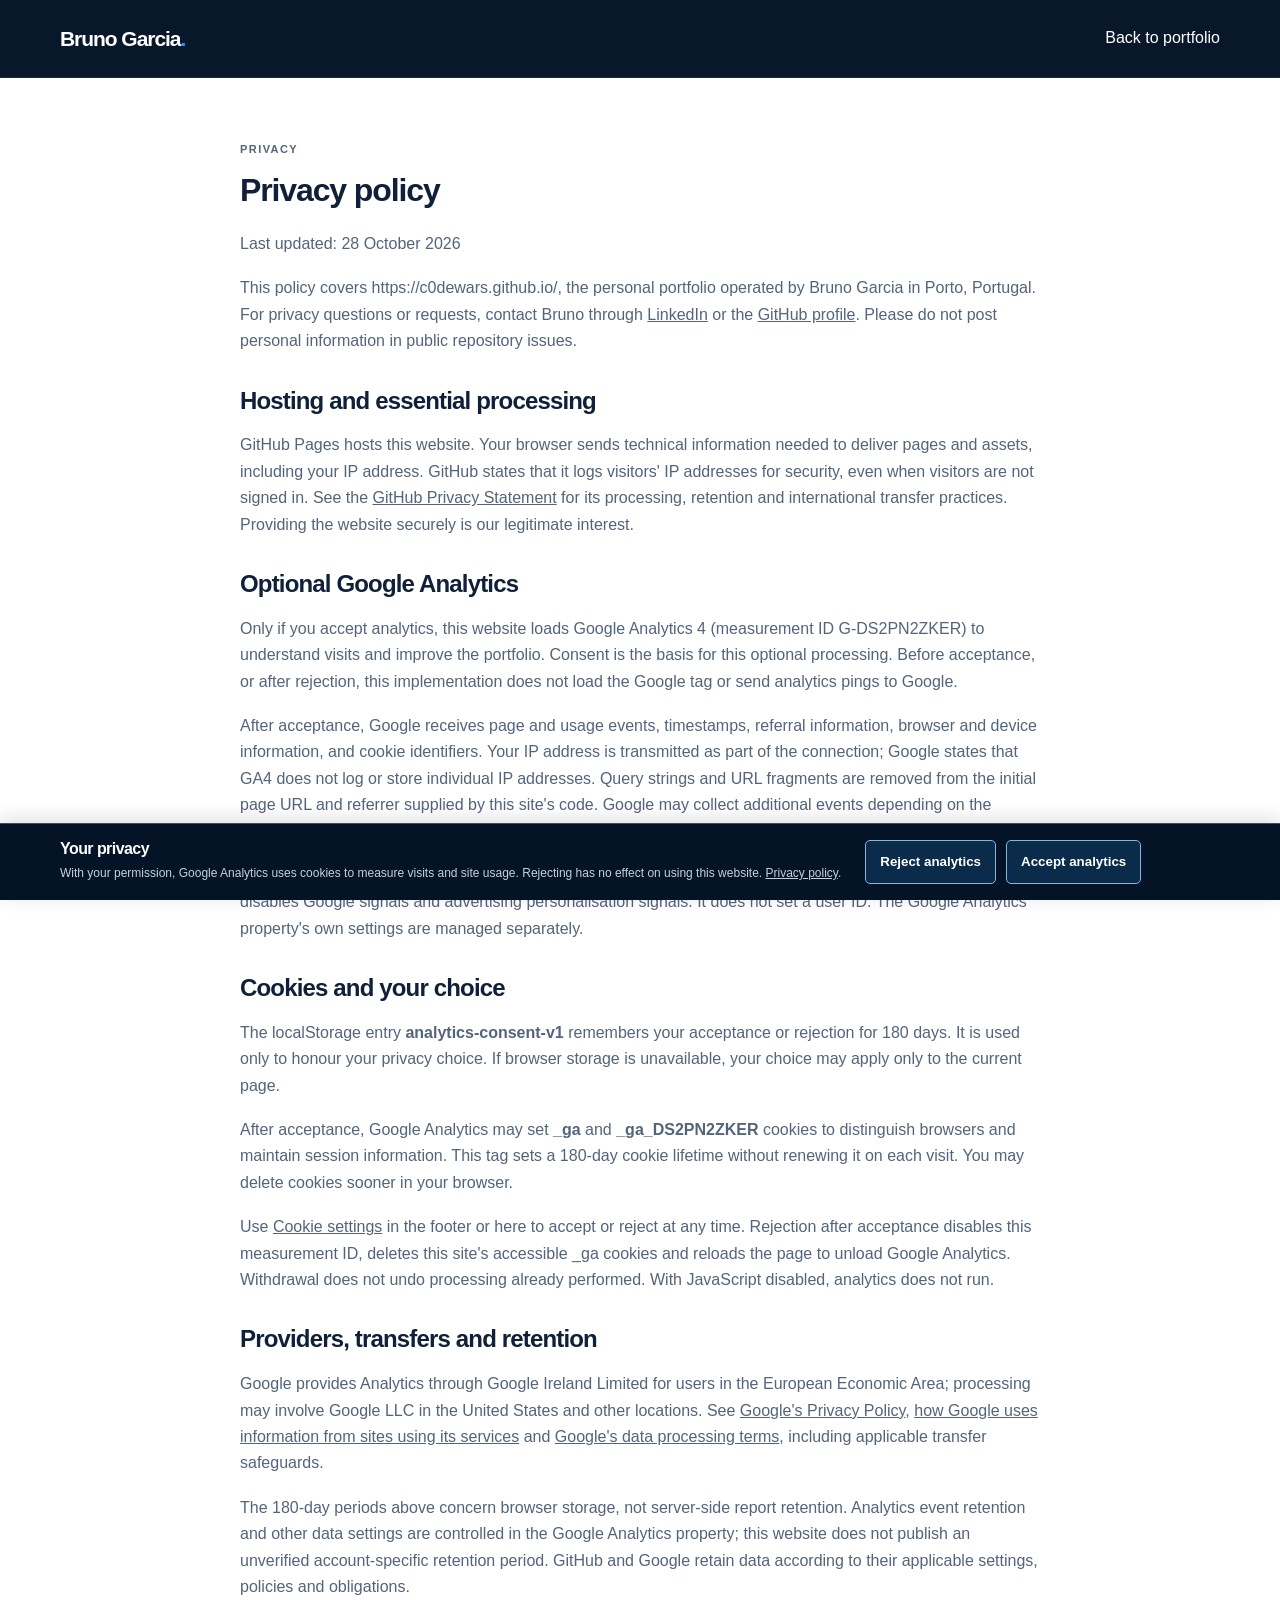
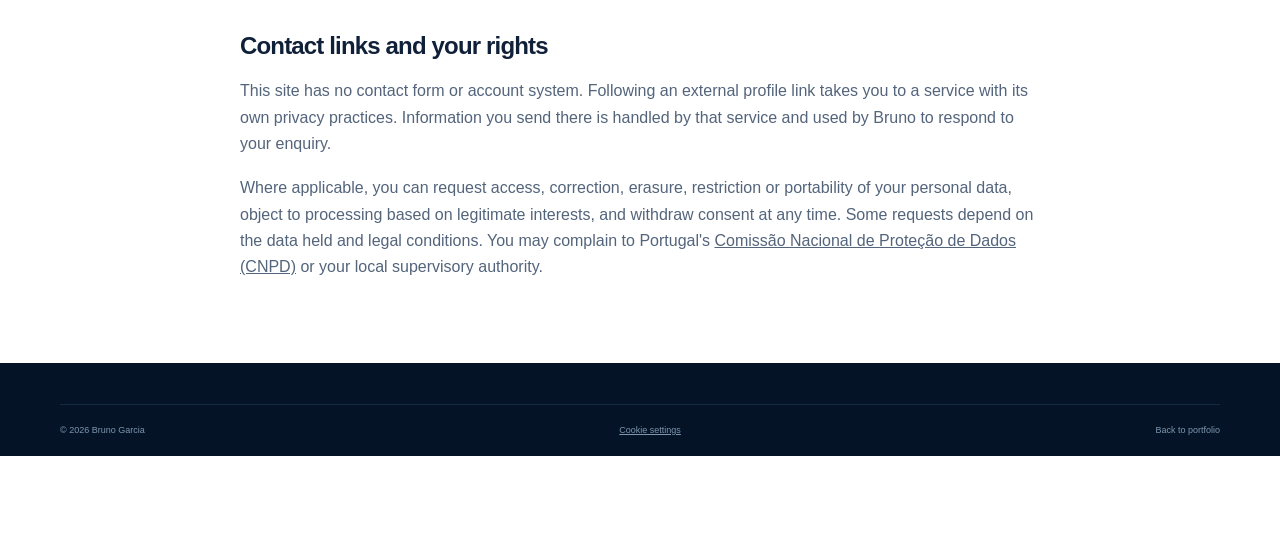
==== privacy.html @ 7600d3d9 "Add consent-gated GA4, privacy policy and Orbit role description" ====
<!doctype html>
<html lang="en">
<head>
  <meta charset="utf-8">
  <meta name="viewport" content="width=device-width, initial-scale=1">
  <title>Privacy policy — Bruno Garcia</title>
  <meta name="description" content="Privacy, hosting and optional Google Analytics on Bruno Garcia's portfolio.">
  <link rel="canonical" href="https://c0dewars.github.io/privacy.html">
  <link rel="icon" href="assets/favicon.svg" type="image/svg+xml">
  <link rel="stylesheet" href="styles.css?v=analytics-1">
  <script src="analytics.js?v=1" defer></script>
</head>
<body>
  <a class="skip-link" href="#main">Skip to content</a>
  <header class="site-header"><div class="container header-inner"><a class="brand" href="/">Bruno Garcia<span class="brand-dot">.</span></a><a href="/">Back to portfolio</a></div></header>
  <main id="main" class="container privacy-content">
    <p class="eyebrow">Privacy</p>
    <h1>Privacy policy</h1>
    <p>Last updated: 28 October 2026</p>
    <p>This policy covers https://c0dewars.github.io/, the personal portfolio operated by Bruno Garcia in Porto, Portugal. For privacy questions or requests, contact Bruno through <a href="https://www.linkedin.com/in/brunogarciadev/">LinkedIn</a> or the <a href="https://github.com/c0dewars">GitHub profile</a>. Please do not post personal information in public repository issues.</p>
    <h2>Hosting and essential processing</h2>
    <p>GitHub Pages hosts this website. Your browser sends technical information needed to deliver pages and assets, including your IP address. GitHub states that it logs visitors' IP addresses for security, even when visitors are not signed in. See the <a href="https://docs.github.com/en/site-policy/privacy-policies/github-general-privacy-statement">GitHub Privacy Statement</a> for its processing, retention and international transfer practices. Providing the website securely is our legitimate interest.</p>
    <h2>Optional Google Analytics</h2>
    <p>Only if you accept analytics, this website loads Google Analytics 4 (measurement ID G-DS2PN2ZKER) to understand visits and improve the portfolio. Consent is the basis for this optional processing. Before acceptance, or after rejection, this implementation does not load the Google tag or send analytics pings to Google.</p>
    <p>After acceptance, Google receives page and usage events, timestamps, referral information, browser and device information, and cookie identifiers. Your IP address is transmitted as part of the connection; Google states that GA4 does not log or store individual IP addresses. Query strings and URL fragments are removed from the initial page URL and referrer supplied by this site's code. Google may collect additional events depending on the property's enhanced measurement settings.</p>
    <p>Advertising storage, advertising user data and advertising personalisation consent remain denied. This site's tag disables Google signals and advertising personalisation signals. It does not set a user ID. The Google Analytics property's own settings are managed separately.</p>
    <h2>Cookies and your choice</h2>
    <p>The localStorage entry <strong>analytics-consent-v1</strong> remembers your acceptance or rejection for 180 days. It is used only to honour your privacy choice. If browser storage is unavailable, your choice may apply only to the current page.</p>
    <p>After acceptance, Google Analytics may set <strong>_ga</strong> and <strong>_ga_DS2PN2ZKER</strong> cookies to distinguish browsers and maintain session information. This tag sets a 180-day cookie lifetime without renewing it on each visit. You may delete cookies sooner in your browser.</p>
    <p>Use <button type="button" class="privacy-settings" data-analytics-settings hidden>Cookie settings</button> in the footer or here to accept or reject at any time. Rejection after acceptance disables this measurement ID, deletes this site's accessible _ga cookies and reloads the page to unload Google Analytics. Withdrawal does not undo processing already performed. With JavaScript disabled, analytics does not run.</p>
    <h2>Providers, transfers and retention</h2>
    <p>Google provides Analytics through Google Ireland Limited for users in the European Economic Area; processing may involve Google LLC in the United States and other locations. See <a href="https://policies.google.com/privacy">Google's Privacy Policy</a>, <a href="https://policies.google.com/technologies/partner-sites">how Google uses information from sites using its services</a> and <a href="https://business.safety.google/adsprocessorterms/">Google's data processing terms</a>, including applicable transfer safeguards.</p>
    <p>The 180-day periods above concern browser storage, not server-side report retention. Analytics event retention and other data settings are controlled in the Google Analytics property; this website does not publish an unverified account-specific retention period. GitHub and Google retain data according to their applicable settings, policies and obligations.</p>
    <h2>Contact links and your rights</h2>
    <p>This site has no contact form or account system. Following an external profile link takes you to a service with its own privacy practices. Information you send there is handled by that service and used by Bruno to respond to your enquiry.</p>
    <p>Where applicable, you can request access, correction, erasure, restriction or portability of your personal data, object to processing based on legitimate interests, and withdraw consent at any time. Some requests depend on the data held and legal conditions. You may complain to Portugal's <a href="https://www.cnpd.pt/">Comissão Nacional de Proteção de Dados (CNPD)</a> or your local supervisory authority.</p>
  </main>
  <footer class="site-footer"><div class="container footer-bottom"><span>© 2026 Bruno Garcia</span><button class="privacy-settings" data-analytics-settings hidden>Cookie settings</button><a href="/">Back to portfolio</a></div></footer>
  <section id="analytics-notice" class="analytics-notice" aria-labelledby="analytics-title" hidden>
    <div><h2 id="analytics-title">Your privacy</h2><p>With your permission, Google Analytics uses cookies to measure visits and site usage. Rejecting has no effect on using this website. <a href="privacy.html">Privacy policy</a>.</p></div>
    <div class="analytics-actions"><button type="button" data-reject>Reject analytics</button><button type="button" data-accept>Accept analytics</button></div>
  </section>
</body>
</html>
---- styles.css ----
@charset "UTF-8";

:root {
  --navy: #041426;
  --navy-deep: #020d1b;
  --ink: #102038;
  --muted: #53647b;
  --blue: #0062f5;
  --blue-dark: #0050cc;
  --cyan: #22b6ff;
  --border: #dfe8f3;
  --tint: #f5f8fc;
  --white: #fff;
  --container: 1160px;
}

* { box-sizing: border-box; }
html { scroll-behavior: smooth; scroll-padding-top: 94px; }
body { margin: 0; font-family: -apple-system, BlinkMacSystemFont, "Segoe UI", Arial, sans-serif; color: var(--ink); background: var(--white); font-size: 16px; line-height: 1.65; -webkit-font-smoothing: antialiased; }
body, button { font-family: -apple-system, BlinkMacSystemFont, "Segoe UI", Arial, sans-serif; }
a { color: inherit; text-decoration: none; }
button { cursor: pointer; }
img { display: block; max-width: 100%; }
h1, h2, h3, p { margin-top: 0; }
h1, h2, h3 { font-weight: 720; line-height: 1.16; letter-spacing: -.035em; }
h2 { font-size: clamp(30px, 3.25vw, 41px); margin-bottom: 18px; }
h3 { font-size: 20px; }
p { margin-bottom: 18px; }
strong { font-weight: 650; }
::selection { color: #fff; background: #146ce1; }
:focus-visible { outline: 3px solid #159bff; outline-offset: 5px; border-radius: 3px; }
.container { width: min(var(--container), calc(100% - 80px)); margin-inline: auto; }
.icon-definitions { position: absolute; width: 0; height: 0; overflow: hidden; }
.icon { width: 22px; height: 22px; display: inline-block; flex: none; fill: none; stroke: currentColor; stroke-width: 1.7; stroke-linecap: round; stroke-linejoin: round; vertical-align: middle; }
.skip-link { position: fixed; left: 20px; top: -70px; padding: 10px 18px; background: #fff; color: var(--ink); z-index: 100; border-radius: 5px; }
.skip-link:focus { top: 10px; }
.button { display: inline-flex; align-items: center; justify-content: center; gap: 14px; padding: 15px 23px; min-height: 51px; background: var(--blue); border: 1px solid #2183ff; border-radius: 6px; color: #fff; font-size: 14px; font-weight: 600; line-height: 1.3; box-shadow: 0 5px 18px #005bff14; transition: background .18s, border-color .18s, transform .18s; }
.button:hover { background: var(--blue-dark); border-color: #55a9ff; transform: translateY(-2px); }
.button .icon { width: 18px; height: 18px; }
.button-outline { background: transparent; border-color: #3c8bd2; box-shadow: none; }
.button-outline:hover { background: #0f2c48; }
.button-small { min-height: 40px; padding: 10px 14px; gap: 10px; font-size: 12px; }
.text-link { display: inline-flex; align-items: center; gap: 10px; color: var(--blue); font-size: 14px; font-weight: 600; line-height: 1.5; }
.text-link .icon { width: 16px; height: 16px; transition: transform .18s; }
.text-link:hover { color: var(--blue-dark); }
.text-link:hover .icon { transform: translateX(3px); }
.eyebrow { color: var(--blue); font-size: 11px; letter-spacing: .13em; line-height: 1.4; text-transform: uppercase; font-weight: 750; margin-bottom: 15px; }
.eyebrow.light { color: #31b8ff; font-size: 13px; letter-spacing: .12em; }
.blue-text { color: #0758bd; }
.section { padding: 103px 0; scroll-margin-top: 0; }
.section-tinted { background: var(--tint); border-block: 1px solid #edf2f8; }
.section-lead { font-size: 21px; font-weight: 600; letter-spacing: -.02em; line-height: 1.5; }
.section-description { max-width: 650px; color: var(--muted); margin: 0; font-size: 15px; line-height: 1.6; }
.section-heading { display: flex; align-items: flex-end; justify-content: space-between; gap: 28px; margin-bottom: 44px; }
.section-heading h2 { margin-bottom: 12px; }
.section-heading > .text-link { margin-bottom: 3px; white-space: nowrap; }
.heading-dot { color: var(--blue); }

/* Navigation */
.site-header { position: sticky; top: 0; z-index: 30; background: #041426fa; border-bottom: 1px solid #28466566; color: #fff; backdrop-filter: blur(18px); }
.header-inner { min-height: 77px; display: flex; align-items: center; justify-content: space-between; gap: 25px; position: relative; }
.brand { font-size: 21px; letter-spacing: -.05em; line-height: 1.2; font-weight: 750; white-space: nowrap; }
.brand-dot { color: #1a9bff; }
.main-navigation { display: flex; align-items: center; gap: 27px; }
.nav-link { padding: 26px 0; font-size: 12px; font-weight: 500; color: #c4d0e0; position: relative; transition: color .15s; }
.nav-link:hover, .nav-link.active { color: #40b8ff; }
.nav-link.active::after { position: absolute; content: ""; height: 2px; background: #1595ff; bottom: -1px; inset-inline: 0; }
.menu-toggle { display: none; background: transparent; border: 1px solid #35506d; padding: 10px; width: 42px; height: 42px; border-radius: 5px; color: #fff; }
.menu-toggle span { display: block; height: 2px; background: currentColor; margin: 4px 0; transition: transform .2s, opacity .2s; }

/* Hero */
.hero { position: relative; color: #f5f8ff; background: var(--navy); overflow: hidden; }
.hero::after { content: ""; position: absolute; width: 700px; height: 700px; right: -150px; top: -100px; background: radial-gradient(circle, #07385b38, transparent 64%); pointer-events: none; }
.hero-grid { position: absolute; inset: 0; background-image: linear-gradient(#2e74a210 1px, transparent 1px), linear-gradient(90deg, #2e74a210 1px, transparent 1px); background-size: 48px 48px; mask-image: linear-gradient(90deg, transparent 25%, #000); opacity: .6; }
.hero-main { display: grid; grid-template-columns: 1.1fr 1fr; align-items: center; min-height: 626px; position: relative; z-index: 1; padding-block: 62px 61px; }
.hero-copy { position: relative; z-index: 2; }
.hero h1 { font-size: clamp(43px, 4.5vw, 58px); line-height: 1.09; letter-spacing: -.045em; margin: 0 0 24px; font-weight: 750; }
.hero h1 span { color: #fff; }
.hero-description { max-width: 490px; color: #b5cde6; font-size: 16px; line-height: 1.75; margin-bottom: 29px; }
.hero-actions { display: flex; flex-wrap: wrap; gap: 13px; }
.hero-meta { margin-top: 28px; display: flex; align-items: center; gap: 10px; font-size: 11px; color: #91a9c1; }
.status-dot { display: inline-block; width: 6px; height: 6px; border-radius: 50%; background: #2cb5ff; flex: none; box-shadow: 0 0 10px #2cb5ff55; }
.meta-divider { width: 1px; height: 12px; background: #42607a; margin-inline: 2px; }
.hero-visual { position: relative; margin: -28px -55px -10px -32px; }
.hero-visual img { width: 100%; height: auto; mix-blend-mode: lighten; mask-image: radial-gradient(ellipse at 50% 47%, #000 48%, #000b 60%, transparent 74%); }
.visual-caption { position: absolute; bottom: 25px; left: 50%; transform: translateX(-50%); font-family: ui-monospace, "SFMono-Regular", Consolas, monospace; font-size: 10px; white-space: nowrap; letter-spacing: .06em; color: #7dacca; display: flex; align-items: center; gap: 8px; }
.visual-caption .status-dot { width: 4px; height: 4px; }
.hero-expertise { border-top: 1px solid #26446170; background: #031122a3; position: relative; z-index: 2; }
.expertise-grid { display: grid; grid-template-columns: repeat(4, 1fr); gap: 26px; padding-block: 28px 30px; }
.expertise-item { display: flex; align-items: center; gap: 14px; }
.expertise-icon { border: 1px solid #235683; background: #08234066; border-radius: 7px; color: #55bbff; width: 45px; height: 45px; display: grid; place-items: center; flex: none; }
.expertise-icon .icon { width: 23px; height: 23px; }
.expertise-item strong { display: block; font-size: 12px; color: #e9f1ff; margin-bottom: 3px; font-weight: 550; }
.expertise-item div > span { display: block; font-size: 11px; color: #86b5df; }

/* About */
.about-grid { display: grid; grid-template-columns: 1fr 1fr; gap: 85px; align-items: center; }
.about-copy p:not(.eyebrow):not(.section-lead) { color: var(--muted); font-size: 15px; line-height: 1.75; }
.about-copy h2 { letter-spacing: -.04em; }
.about-copy .section-lead { margin-bottom: 23px; }
.about-copy .text-link { margin-top: 8px; }
.principles-grid { display: grid; grid-template-columns: 1fr 1fr; gap: 17px; }
.principle-card { padding: 25px 22px 24px; border: 1px solid var(--border); border-radius: 9px; background: linear-gradient(135deg, #fff, #f7faff); box-shadow: 0 4px 15px #10203803; }
.principle-card > .icon { width: 29px; height: 29px; color: #0872ff; margin-bottom: 17px; }
.principle-card h3 { font-size: 16px; letter-spacing: -.02em; line-height: 1.3; margin-bottom: 8px; }
.principle-card p { font-size: 12px; color: var(--muted); line-height: 1.65; margin-bottom: 0; }

/* Career timeline */
.timeline { margin-top: 54px; }
.timeline-item { display: grid; grid-template-columns: 190px 1fr; position: relative; }
.timeline-date { padding-top: 3px; padding-right: 26px; font-size: 12px; color: #506683; font-weight: 500; }
.timeline-date > span { display: block; }
.timeline-date .current-label { margin-top: 11px; width: fit-content; padding: 2px 8px; border-radius: 20px; color: #0759bd; font-size: 9px; text-transform: uppercase; letter-spacing: .08em; background: #e4eeff; font-weight: 700; }
.timeline-content { border-left: 1px solid #b9d2f7; padding: 0 0 38px 43px; position: relative; }
.timeline-content::before { content: ""; position: absolute; width: 9px; height: 9px; background: var(--blue); border: 4px solid var(--tint); border-radius: 50%; left: -9px; top: 3px; box-sizing: content-box; }
.timeline-item:last-child .timeline-content { padding-bottom: 0; }
.role-heading { display: flex; align-items: flex-start; justify-content: space-between; gap: 20px; margin-bottom: 16px; }
.role-heading h3 { font-size: 21px; margin-bottom: 4px; line-height: 1.3; letter-spacing: -.025em; }
.role-focus { color: #175eb6; font-size: 13px; line-height: 1.4; margin: 0 0 6px; }
.company { font-size: 14px; font-weight: 600; color: #344a67; margin-bottom: 0; }
.role-location { font-size: 11px; color: var(--muted); padding-top: 4px; white-space: nowrap; }
.timeline-content > p { color: var(--muted); font-size: 14px; margin-bottom: 11px; line-height: 1.75; }
.earlier-role { margin-top: 25px; padding-top: 23px; border-top: 1px solid var(--border); }
.earlier-role h4 { margin: 0 0 6px; font-size: 16px; line-height: 1.4; letter-spacing: -.02em; }
.earlier-role p { color: var(--muted); font-size: 14px; line-height: 1.75; margin-bottom: 11px; }
.earlier-role .earlier-role-meta { color: #2663a8; font-size: 11px; margin-bottom: 16px; }
.project-note { padding: 14px 18px; border-left: 2px solid #1589ff; background: #edf4fd; margin-block: 20px; border-radius: 0 6px 6px 0; }
.project-note span { display: block; text-transform: uppercase; font-size: 9px; letter-spacing: .12em; color: #2763aa; font-weight: 650; margin-bottom: 4px; }
.project-note strong { font-size: 13px; }
.project-note p { color: #526b88; font-size: 12px; margin: 3px 0 0; }
.tags { margin: 17px 0 0; padding: 0; display: flex; flex-wrap: wrap; gap: 7px; list-style: none; }
.tags li { background: #eaf1fa; color: #385374; padding: 4px 9px; border-radius: 20px; font-size: 10px; line-height: 1.5; font-weight: 500; }
.section-tinted .tags li { background: #e5edf8; }
.education-strip { display: flex; align-items: center; gap: 18px; padding: 25px 28px; background: #fff; border: 1px solid var(--border); border-radius: 8px; margin-top: 48px; }
.education-icon { color: var(--blue); width: 39px; height: 39px; display: grid; place-items: center; background: #eff5ff; border-radius: 7px; flex: none; }
.education-icon .icon { width: 25px; height: 25px; }
.education-strip .eyebrow { font-size: 9px; margin-bottom: 5px; }
.education-strip h3 { font-size: 15px; margin-bottom: 4px; letter-spacing: -.015em; }
.education-strip p:not(.eyebrow) { font-size: 11px; color: var(--muted); margin-bottom: 0; }
.education-strip p > span { white-space: nowrap; }
.language-note { margin-left: auto; padding-left: 24px; border-left: 1px solid var(--border); white-space: nowrap; }
.language-note strong, .language-note span { display: block; font-size: 11px; }
.language-note span { color: var(--muted); margin-top: 3px; }

/* Projects */
.project-grid { display: grid; grid-template-columns: repeat(3, 1fr); gap: 23px; }
.project-card { border: 1px solid var(--border); border-radius: 9px; overflow: hidden; display: flex; flex-direction: column; box-shadow: 0 5px 20px #203b6010; background: #fff; transition: transform .2s, box-shadow .2s; }
.project-card:hover { transform: translateY(-5px); box-shadow: 0 14px 28px #203b6017; }
.project-image { height: 218px; background: #071b31; overflow: hidden; position: relative; display: block; border-bottom: 1px solid #d7e3f0; }
.kborg-image, .hypermac-image { padding: 30px 18px 0; background: radial-gradient(ellipse at 50% 0, #0d3452, #061527 80%); }
.image-label { position: absolute; top: 12px; left: 19px; color: #86c0ef; font-size: 8px; letter-spacing: .13em; font-family: ui-monospace, "SFMono-Regular", Consolas, monospace; }
.kborg-image img, .hypermac-image img { border: 1px solid #456487; border-radius: 5px 5px 0 0; width: 100%; height: auto; box-shadow: 0 10px 30px #0008; transition: transform .35s; }
.kborg-image:hover img, .hypermac-image:hover img { transform: translateY(-5px); }
.project-body { padding: 23px 22px 19px; display: flex; flex-direction: column; flex: 1; }
.project-category { color: #2a6fbd; text-transform: uppercase; letter-spacing: .07em; font-size: 9px; font-weight: 700; margin-bottom: 9px; }
.project-body h3 { font-size: 20px; line-height: 1.3; margin-bottom: 13px; letter-spacing: -.025em; }
.project-body > p { color: var(--muted); font-size: 13px; line-height: 1.75; margin-bottom: 0; }
.project-body .tags { margin-top: 17px; margin-bottom: 24px; gap: 5px; }
.project-body .tags li { font-size: 9px; padding: 3px 8px; }
.project-link { display: flex; align-items: center; gap: 8px; color: var(--blue); font-size: 12px; font-weight: 600; padding-top: 17px; border-top: 1px solid #edf1f7; margin-top: auto; }
.project-link > .icon { width: 16px; height: 16px; }
.project-link .project-github { width: 19px; height: 19px; margin-left: auto; color: #172e48; }
.project-link:hover { color: #003f9e; }
.compass-image { display: flex; justify-content: center; align-items: center; background: radial-gradient(ellipse, #0b3c5d 0%, #06182c 72%); }
.compass-image::before { content: ""; position: absolute; inset: 0; background-image: linear-gradient(#427fb015 1px, transparent 1px), linear-gradient(90deg, #427fb015 1px, transparent 1px); background-size: 27px 27px; transform: rotate(-20deg) scale(1.5); }
.compass { width: 137px; height: 137px; border: 1px solid #3a95d1; border-radius: 50%; position: relative; box-shadow: 0 0 0 10px #16548622, 0 0 0 11px #3670a644, inset 0 0 25px #0877c222, 0 10px 30px #0005; transform: translateY(-8px); }
.compass::before { content: ""; position: absolute; inset: 16px; border: 1px dashed #4d99c667; border-radius: 50%; }
.compass span { position: absolute; color: #99c9e5; font-size: 8px; font-family: ui-monospace, "SFMono-Regular", Consolas, monospace; }
.compass-north { top: 3px; left: 50%; transform: translateX(-50%); }
.compass-east { top: 50%; right: 6px; transform: translateY(-50%); }
.compass-south { bottom: 3px; left: 50%; transform: translateX(-50%); }
.compass-west { top: 50%; left: 6px; transform: translateY(-50%); }
.compass-needle { position: absolute; inset: 25px 51px; background: linear-gradient(160deg, #a4e7ff, #158eee 51%, #204565 52%, #54738b); clip-path: polygon(50% 0, 100% 50%, 50% 100%, 0 50%); transform: rotate(34deg); }
.compass-center { position: absolute; width: 9px; height: 9px; border: 2px solid #98d6fb; background: #0d3657; border-radius: 50%; left: 50%; top: 50%; transform: translate(-50%, -50%); }
.compass-label { color: #85a8c5; font-size: 8px; letter-spacing: .12em; position: absolute; bottom: 15px; font-family: ui-monospace, "SFMono-Regular", Consolas, monospace; }

/* Skills */
.quiet-label { color: var(--muted); font-size: 11px; white-space: nowrap; padding-bottom: 3px; }
.skills-grid { display: grid; grid-template-columns: repeat(3, 1fr); gap: 20px; }
.skill-card { padding: 26px; border: 1px solid var(--border); border-radius: 8px; background: #fff; position: relative; display: flex; flex-direction: column; }
.skill-card h3 { font-size: 16px; letter-spacing: -.02em; line-height: 1.4; margin-bottom: 27px; }
.technology-list { --technology-gap: 10px; margin: 0; padding: 0; list-style: none; display: flex; flex-wrap: wrap; justify-content: center; gap: 25px var(--technology-gap); }
.technology-list li { min-width: 0; flex: 0 0 calc((100% - 2 * var(--technology-gap)) / 3); display: flex; flex-direction: column; align-items: center; gap: 10px; text-align: center; color: #384f6b; font-size: 11px; line-height: 1.4; }
.technology-list-four li { flex-basis: calc((100% - 3 * var(--technology-gap)) / 4); }
.technology-list img { width: 38px; height: 38px; object-fit: contain; }
.technology-list .technology-logo-dark { padding: 4px; background: var(--navy); border-radius: 7px; }
.technology-list span { min-height: 30px; display: flex; align-items: flex-start; justify-content: center; max-width: 100%; overflow-wrap: anywhere; }
.skill-card .skill-note { padding-top: 25px; margin: auto 0 0; font-size: 10px; line-height: 1.65; color: var(--muted); }

/* AI-assisted development */
.ai-section { border-bottom: 1px solid var(--border); }
.ai-tool-grid { margin: 0; padding: 0; list-style: none; display: grid; grid-template-columns: repeat(4, minmax(0, 1fr)); gap: 20px; }
.ai-tool-grid li { display: flex; flex-direction: column; align-items: center; justify-content: center; gap: 18px; padding: 30px 20px; border: 1px solid var(--border); border-radius: 9px; background: #fafcff; text-align: center; }
.ai-tool-grid img { width: 48px; height: 48px; object-fit: contain; }
.ai-tool-grid .technology-logo-dark { padding: 5px; background: var(--navy); border-radius: 8px; }
.ai-tool-grid span { font-size: 14px; font-weight: 600; line-height: 1.4; }

/* Contact and footer */
.contact-section { position: relative; overflow: hidden; }
.contact-section::after { content: ""; width: 280px; height: 260px; position: absolute; top: 4px; right: -90px; background-image: radial-gradient(#3488ff 1px, transparent 1px); background-size: 16px 16px; opacity: .14; mask-image: radial-gradient(ellipse, #000, transparent 68%); z-index: -1; }
.contact-grid { display: grid; grid-template-columns: 1fr 1fr; align-items: center; gap: 90px; }
.contact-copy h2 { font-size: clamp(35px, 4.3vw, 52px); line-height: 1.14; letter-spacing: -.045em; margin-bottom: 20px; }
.contact-copy > p:not(.eyebrow) { color: var(--muted); font-size: 15px; max-width: 410px; line-height: 1.75; margin-bottom: 26px; }
.contact-details { border-top: 1px solid var(--border); }
.contact-row { display: flex; gap: 18px; align-items: center; padding: 21px 5px; border-bottom: 1px solid var(--border); }
a.contact-row:hover .contact-arrow { transform: translate(2px, -2px); color: var(--blue); }
.contact-icon { width: 41px; height: 41px; background: #eff5ff; color: #0063e7; border-radius: 7px; flex: none; display: grid; place-items: center; }
.contact-row > span:nth-child(2) { min-width: 0; }
.contact-row strong { display: block; font-size: 12px; line-height: 1.4; margin-bottom: 5px; }
.contact-row > span > span { display: block; font-size: 13px; color: #1963b9; overflow-wrap: anywhere; }
.contact-arrow { color: #7992ac; width: 15px; height: 15px; margin-left: auto; transition: transform .18s, color .18s; }
.linkedin-icon { font-size: 24px; font-weight: 750; line-height: 1; letter-spacing: -.08em; }
.location-row > span > span { color: var(--muted); }
.site-footer { color: #cfdae8; background: var(--navy); padding-top: 41px; }
.footer-inner { display: flex; align-items: center; justify-content: space-between; gap: 25px; padding-bottom: 32px; }
.footer-inner .brand { color: #fff; font-size: 18px; }
.footer-inner p { color: #89a2bc; font-size: 10px; margin: 0; }
.footer-links { display: flex; align-items: center; gap: 19px; font-size: 11px; }
.footer-links a:hover { color: #3cb6ff; }
.footer-links a:last-child { border: 1px solid #2c4a68; border-radius: 4px; padding: 4px 11px; color: #85c5ff; }
.footer-bottom { border-top: 1px solid #25405d80; padding-block: 18px; display: flex; justify-content: space-between; color: #7d96af; font-size: 9px; }

@media (min-width: 1500px) {
  :root { --container: 1240px; }
  .hero h1 { font-size: 63px; }
  .hero-main { min-height: 685px; }
  .hero-visual { margin-right: -50px; }
}

@media (max-width: 1100px) {
  .container { width: calc(100% - 60px); }
  .main-navigation { gap: 19px; }
  .header-inner { gap: 17px; }
  .brand { font-size: 19px; }
  .header-cv { font-size: 11px; padding-inline: 11px; }
  .hero-main { min-height: 570px; padding-block: 60px; }
  .hero h1 { font-size: 48px; }
  .hero-description { font-size: 15px; max-width: 430px; }
  .hero-visual { margin-left: -35px; margin-right: -35px; }
  .hero-meta { font-size: 10px; gap: 7px; }
  .expertise-grid { gap: 16px; }
  .expertise-item { gap: 10px; }
  .expertise-icon { width: 39px; height: 39px; }
  .expertise-item strong { font-size: 10px; }
  .expertise-item div > span { font-size: 9px; }
  .about-grid { gap: 42px; }
  .principle-card { padding: 21px 17px; }
  .principle-card h3 { font-size: 14px; }
  .project-grid { gap: 18px; }
  .project-image { height: 190px; }
  .project-body { padding: 21px 18px 18px; }
  .contact-grid { gap: 60px; }
  .education-strip { gap: 14px; padding-inline: 23px; }
  .language-note { padding-left: 16px; }
}

@media (max-width: 960px) {
  .header-inner { min-height: 70px; flex-wrap: wrap; padding-block: 14px; }
  .header-cv { margin-left: auto; }
  .js .menu-toggle { display: block; order: 3; }
  .main-navigation { order: 4; width: 100%; justify-content: center; border-top: 1px solid #24405e; padding-top: 7px; }
  .nav-link { padding: 13px 0; }
  .js .main-navigation { display: none; position: absolute; top: 100%; left: -30px; width: calc(100% + 60px); padding: 16px 30px 22px; flex-direction: column; align-items: stretch; gap: 0; background: #061a2f; box-shadow: 0 12px 20px #0003; }
  .js .main-navigation.is-open { display: flex; }
  .js .nav-link { padding: 11px 3px; font-size: 14px; }
  .js .nav-link.active::after { display: none; }
  .menu-toggle[aria-expanded="true"] span:nth-child(1) { transform: translateY(6px) rotate(45deg); }
  .menu-toggle[aria-expanded="true"] span:nth-child(2) { opacity: 0; }
  .menu-toggle[aria-expanded="true"] span:nth-child(3) { transform: translateY(-6px) rotate(-45deg); }
  .section { padding-block: 80px; }
  .hero-main { min-height: 540px; }
  .hero h1 { font-size: 43px; }
  .hero-description { font-size: 14px; }
  .hero-actions .button { padding: 13px 16px; font-size: 12px; }
  .hero-meta { flex-wrap: wrap; max-width: 350px; }
  .hero-visual { margin-right: -25px; margin-left: -45px; }
  .visual-caption { font-size: 8px; bottom: 14px; }
  .expertise-grid { grid-template-columns: repeat(2, 1fr); gap: 23px; padding-block: 24px; }
  .expertise-item strong { font-size: 12px; }
  .expertise-item div > span { font-size: 11px; }
  .about-grid { grid-template-columns: 1fr; gap: 35px; }
  .about-copy { max-width: 710px; }
  .principles-grid { grid-template-columns: repeat(4, 1fr); gap: 13px; }
  .principle-card { padding: 21px 16px; }
  .principle-card h3 { font-size: 13px; }
  .principle-card p { font-size: 11px; }
  .timeline-item { grid-template-columns: 155px 1fr; }
  .timeline-date { font-size: 10px; }
  .timeline-content { padding-left: 31px; }
  .education-strip { flex-wrap: wrap; }
  .language-note { width: 100%; margin-left: 53px; padding: 12px 0 0; border-left: 0; border-top: 1px solid var(--border); }
  .language-note strong, .language-note span { display: inline; }
  .language-note strong { margin-right: 10px; }
  .project-grid { gap: 15px; }
  .project-image { height: 165px; }
  .project-body { padding: 20px 16px 16px; }
  .project-body h3 { font-size: 17px; }
  .project-body > p { font-size: 12px; }
  .project-body .tags li { font-size: 8px; }
  .project-category { font-size: 8px; }
  .project-link { font-size: 11px; }
  .compass { width: 112px; height: 112px; }
  .compass-needle { inset: 22px 42px; }
  .compass-label { font-size: 6px; }
  .skills-grid { grid-template-columns: repeat(2, 1fr); gap: 15px; }
  .skill-card { padding: 22px 19px; }
  .skill-card h3 { font-size: 14px; }
  .technology-list { --technology-gap: 8px; row-gap: 22px; }
  .technology-list li { font-size: 10px; }
  .technology-list img { width: 34px; height: 34px; }
  .quiet-label { display: none; }
  .contact-grid { gap: 40px; }
  .contact-copy h2 { font-size: 39px; }
  .contact-row { gap: 14px; }
  .contact-row > span > span { font-size: 11px; }
  .contact-icon { width: 36px; height: 36px; }
  .footer-inner p { display: none; }
}

@media (max-width: 700px) {
  html { scroll-padding-top: 90px; }
  .container { width: calc(100% - 44px); }
  .header-inner { gap: 14px; min-height: 66px; padding-block: 12px; }
  .brand { font-size: 20px; }
  .header-cv { display: none; }
  .menu-toggle { margin-left: auto; }
  .js .main-navigation { left: -22px; width: calc(100% + 44px); padding-inline: 22px; }
  .main-navigation { flex-wrap: wrap; column-gap: 20px; row-gap: 0; }
  .section { padding-block: 65px; }
  h2 { font-size: 31px; }
  .eyebrow { font-size: 10px; margin-bottom: 13px; }
  .hero-main { display: flex; flex-direction: column; align-items: stretch; min-height: auto; padding-block: 51px 0; }
  .hero-copy { max-width: 520px; }
  .hero .eyebrow { font-size: 11px; margin-bottom: 18px; }
  .hero h1 { font-size: clamp(36px, 7vw, 48px); line-height: 1.12; margin-bottom: 22px; letter-spacing: -.04em; }
  .hero-description { font-size: 14px; line-height: 1.75; max-width: 470px; margin-bottom: 25px; }
  .hero-actions { gap: 11px; }
  .hero-actions .button { min-height: 47px; font-size: 12px; padding-inline: 18px; gap: 12px; }
  .hero-meta { margin-top: 24px; font-size: 9px; gap: 7px; max-width: none; }
  .hero-visual { width: min(470px, 115%); align-self: center; margin: -5px -20px -15px; }
  .hero-visual img { mask-image: radial-gradient(ellipse at 50% 47%, #000 43%, #000b 60%, transparent 74%); }
  .visual-caption { font-size: 8px; bottom: 28px; }
  .hero-expertise { margin-top: 0; }
  .expertise-grid { gap: 22px 15px; padding-block: 25px; }
  .expertise-item { align-items: flex-start; gap: 10px; }
  .expertise-icon { width: 34px; height: 34px; border-radius: 6px; }
  .expertise-icon .icon { width: 19px; height: 19px; }
  .expertise-item strong { font-size: 10px; font-weight: 600; line-height: 1.5; margin-top: 1px; }
  .expertise-item div > span { font-size: 9px; line-height: 1.6; }
  .about-grid { gap: 30px; }
  .about-copy .section-lead { font-size: 18px; }
  .about-copy p:not(.eyebrow):not(.section-lead) { font-size: 14px; }
  .principles-grid { grid-template-columns: 1fr 1fr; gap: 13px; }
  .principle-card { padding: 22px 19px; }
  .principle-card h3 { font-size: 14px; }
  .principle-card p { font-size: 11px; }
  .principle-card > .icon { width: 26px; height: 26px; margin-bottom: 16px; }
  .section-heading { align-items: flex-start; flex-direction: column; gap: 16px; margin-bottom: 30px; }
  .section-description { font-size: 14px; }
  .section-heading .text-link { font-size: 12px; }
  .timeline { margin-top: 35px; padding-left: 7px; }
  .timeline-item { display: block; padding-left: 24px; border-left: 1px solid #bdd3f1; padding-bottom: 33px; }
  .timeline-date { position: relative; padding: 0; margin-bottom: 14px; display: flex; align-items: center; gap: 10px; font-size: 11px; }
  .timeline-date::before { content: ""; width: 8px; height: 8px; background: var(--blue); border: 4px solid var(--tint); border-radius: 50%; position: absolute; left: -33px; top: 3px; }
  .timeline-date .current-label { display: inline-block; margin-top: 0; padding: 1px 7px; font-size: 8px; }
  .timeline-content { border: 0; padding: 0; }
  .timeline-content::before { display: none; }
  .role-heading { margin-bottom: 12px; gap: 12px; }
  .role-heading h3 { font-size: 19px; }
  .role-focus { font-size: 12px; }
  .company { font-size: 13px; }
  .role-location { font-size: 9px; padding-top: 5px; }
  .timeline-content > p { font-size: 13px; }
  .earlier-role p { font-size: 13px; }
  .earlier-role .earlier-role-meta { font-size: 10px; }
  .tags { gap: 5px; margin-top: 14px; }
  .tags li { font-size: 9px; padding: 3px 8px; }
  .project-note { padding: 12px 14px; margin-block: 16px; }
  .project-note strong { font-size: 12px; }
  .project-note p { font-size: 11px; }
  .education-strip { margin-top: 2px; padding: 20px 18px; align-items: flex-start; gap: 12px; }
  .education-icon { width: 32px; height: 32px; }
  .education-icon .icon { width: 22px; height: 22px; }
  .education-strip > div:not(.language-note) { flex: 1; }
  .education-strip h3 { font-size: 14px; }
  .education-strip p:not(.eyebrow) { font-size: 10px; line-height: 1.75; }
  .education-strip p > span { display: block; }
  .language-note { margin-left: 44px; padding-top: 10px; white-space: normal; }
  .language-note strong, .language-note span { font-size: 10px; }
  .project-grid { grid-template-columns: 1fr; gap: 25px; max-width: 520px; margin-inline: auto; }
  .project-image { height: 233px; }
  .kborg-image, .hypermac-image { padding: 34px 22px 0; }
  .image-label { top: 13px; left: 23px; font-size: 8px; }
  .project-body { padding: 25px; }
  .project-category { font-size: 9px; }
  .project-body h3 { font-size: 22px; margin-bottom: 13px; }
  .project-body > p { font-size: 14px; }
  .project-body .tags { margin-block: 20px 25px; gap: 6px; }
  .project-body .tags li { font-size: 9px; }
  .project-link { font-size: 12px; padding-top: 19px; }
  .compass { width: 144px; height: 144px; }
  .compass-needle { inset: 27px 55px; }
  .compass-label { font-size: 8px; bottom: 18px; }
  .skills-grid { grid-template-columns: 1fr; gap: 17px; }
  .skill-card { padding: 25px; }
  .skill-card h3 { font-size: 16px; line-height: 1.4; margin-bottom: 25px; }
  .technology-list { --technology-gap: 12px; row-gap: 21px; }
  .technology-list li { font-size: 11px; }
  .technology-list img { width: 38px; height: 38px; }
  .technology-list span { min-height: 0; }
  .skill-card .skill-note { padding-top: 24px; font-size: 11px; }
  .ai-tool-grid { grid-template-columns: repeat(2, minmax(0, 1fr)); gap: 13px; }
  .ai-tool-grid li { padding: 26px 15px; gap: 15px; }
  .ai-tool-grid img { width: 43px; height: 43px; }
  .ai-tool-grid span { font-size: 13px; }
  .contact-grid { grid-template-columns: 1fr; gap: 34px; }
  .contact-copy h2 { font-size: 38px; }
  .contact-copy > p:not(.eyebrow) { font-size: 14px; max-width: 440px; }
  .contact-copy .button { font-size: 13px; min-height: 48px; }
  .contact-row { gap: 17px; padding-block: 20px; }
  .contact-icon { width: 39px; height: 39px; }
  .contact-row > span > span { font-size: 12px; }
  .contact-row strong { font-size: 12px; }
  .site-footer { padding-top: 30px; }
  .footer-inner { flex-wrap: wrap; gap: 22px; padding-bottom: 27px; }
  .footer-inner .brand { font-size: 18px; }
  .footer-links { gap: 15px; margin-left: auto; font-size: 10px; }
  .footer-bottom { flex-direction: column; gap: 4px; font-size: 9px; padding-block: 17px; }
}

@media (max-width: 370px) {
  .container { width: calc(100% - 36px); }
  .hero h1 { font-size: 32px; }
  .hero .eyebrow { font-size: 10px; }
  .hero-actions .button { padding-inline: 13px; font-size: 11px; gap: 8px; }
  .hero-meta { font-size: 8px; gap: 6px; }
  .expertise-item strong { font-size: 9px; }
  .expertise-item div > span { font-size: 8px; }
  .principle-card { padding: 20px 14px; }
  .skills-grid { grid-template-columns: 1fr; }
  .skill-card { padding: 24px; }
  .skill-card h3 { font-size: 16px; }
  .contact-row > span > span { font-size: 11px; }
}

@media (prefers-reduced-motion: reduce) {
  html { scroll-behavior: auto; }
  *, *::before, *::after { transition: none !important; animation: none !important; }
}

@media print {
  .site-header, .hero-visual, .hero-grid, .hero-expertise, .hero-actions, .hero-meta, .project-image, .site-footer, .contact-copy .button, .skip-link { display: none !important; }
  .container { width: 100%; }
  body { font-size: 10pt; line-height: 1.5; }
  .hero { color: #102038; background: #fff; }
  .hero::after { display: none; }
  .hero-main { display: block; min-height: auto; padding-block: 15px; }
  .hero h1 { font-size: 28pt; }
  .hero h1 span { color: inherit; }
  .hero-description { color: #445; font-size: 11pt; }
  .section { padding-block: 20px; break-inside: auto; }
  .section-tinted { background: #fff; }
  h2 { font-size: 20pt; }
  h3 { break-after: avoid; }
  .about-grid, .contact-grid { display: block; }
  .principles-grid { display: none; }
  .timeline-item { grid-template-columns: 140px 1fr; break-inside: avoid; }
  .timeline-content { padding-bottom: 20px; }
  .project-card, .skill-card { break-inside: avoid; box-shadow: none; }
  .project-grid { grid-template-columns: 1fr; }
  .skills-grid { grid-template-columns: 1fr 1fr; }
  .contact-details { margin-top: 20px; }
}

/* Privacy controls reuse the portfolio palette without covering content. */
[hidden] { display: none !important; }
.privacy-settings { border: 0; background: transparent; color: inherit; font: inherit; padding: 0; text-decoration: underline; }
.analytics-notice { position: sticky; bottom: 0; z-index: 40; padding: 16px max(20px, calc((100% - 1160px) / 2)); display: flex; gap: 24px; align-items: center; background: var(--navy); color: #fff; border-top: 1px solid #35506d; box-shadow: 0 -4px 18px #0002; }
.analytics-notice h2 { font-size: 16px; margin-bottom: 6px; }
.analytics-notice p { font-size: 12px; line-height: 1.6; margin: 0; color: #c4d0e0; }
.analytics-notice a, .privacy-content a { text-decoration: underline; }
.analytics-actions { display: flex; gap: 10px; flex: none; }
.analytics-actions button { padding: 10px 14px; min-height: 44px; border: 1px solid #86b5df; border-radius: 5px; background: #0b2b4b; color: #fff; font-weight: 600; }
.analytics-actions button:hover { background: #17476f; }
.privacy-content { max-width: 800px; padding-block: 64px; }
.privacy-content h2 { font-size: 24px; margin-top: 32px; }
.privacy-content p, .privacy-content li { color: var(--muted); }
@media (max-width: 700px) {
  .analytics-notice { flex-direction: column; align-items: stretch; gap: 12px; }
  .analytics-actions button { flex: 1; }
  .footer-links { flex-wrap: wrap; }
}
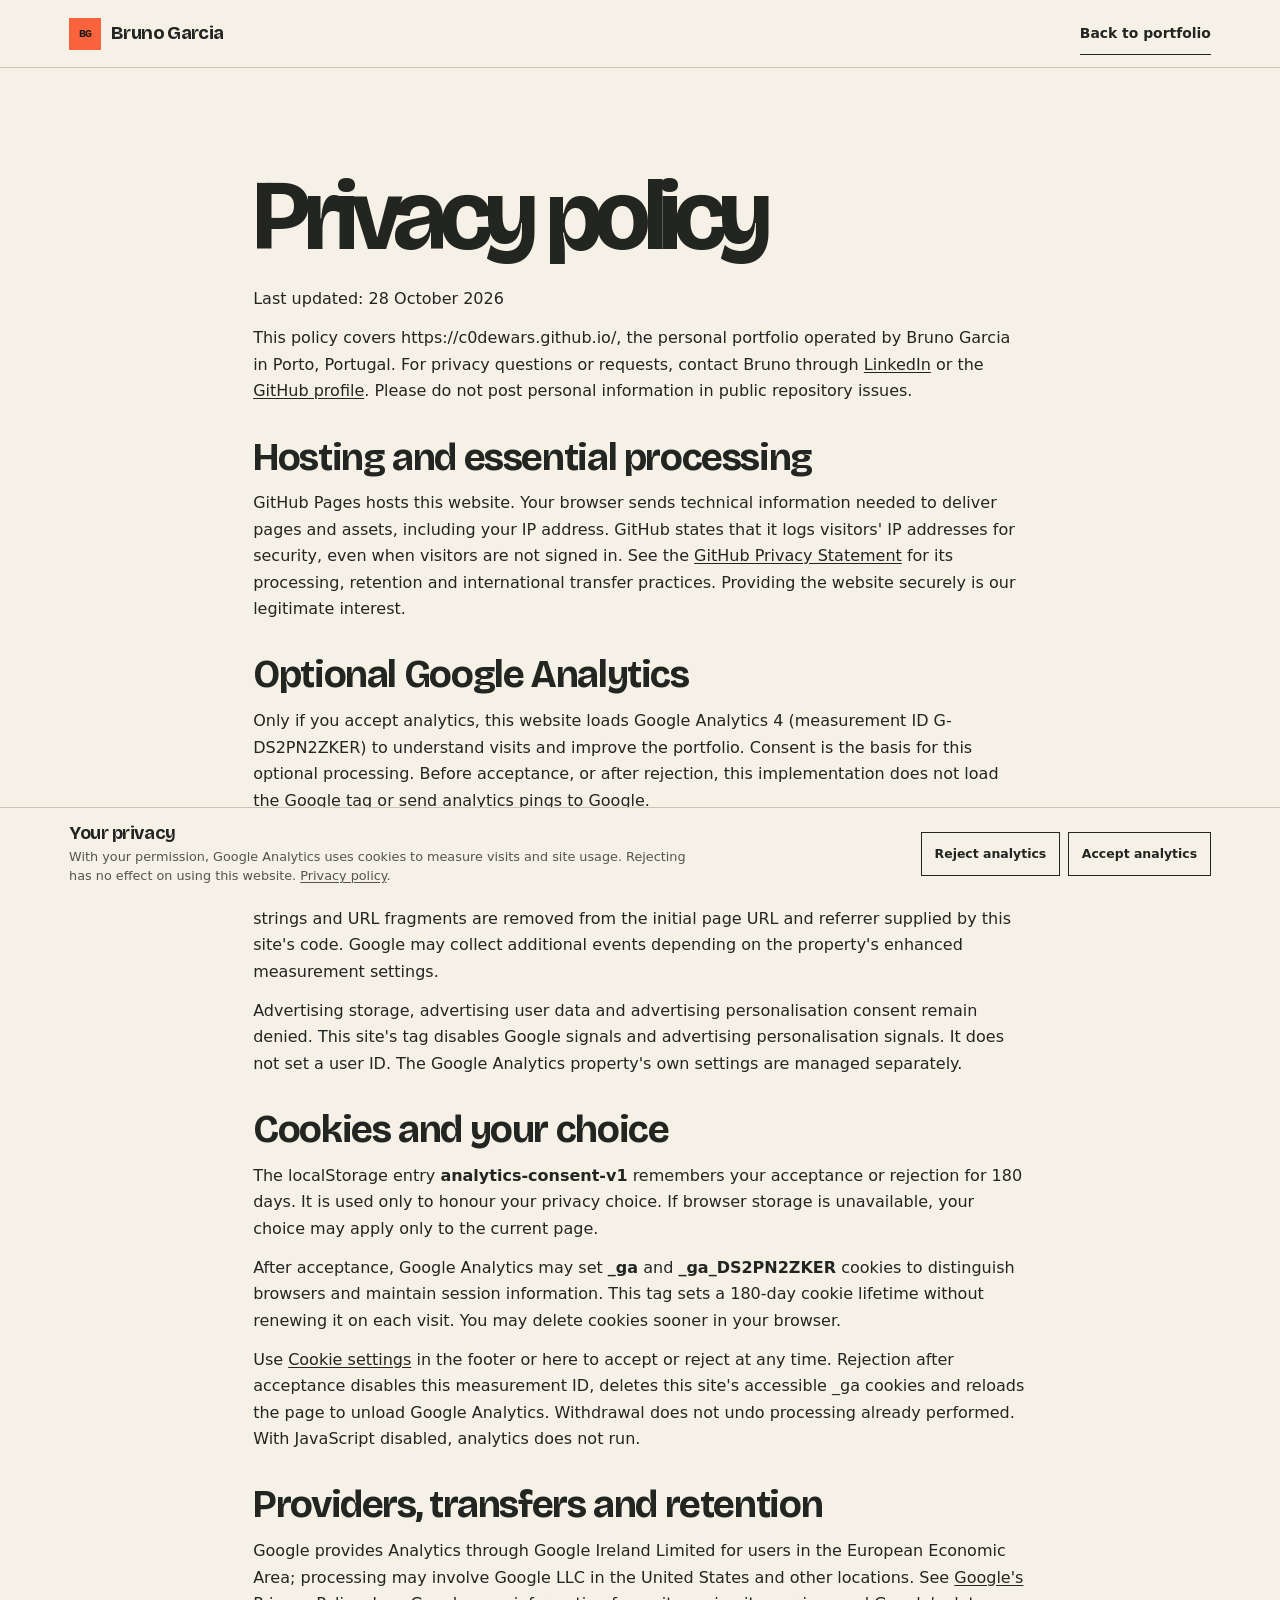
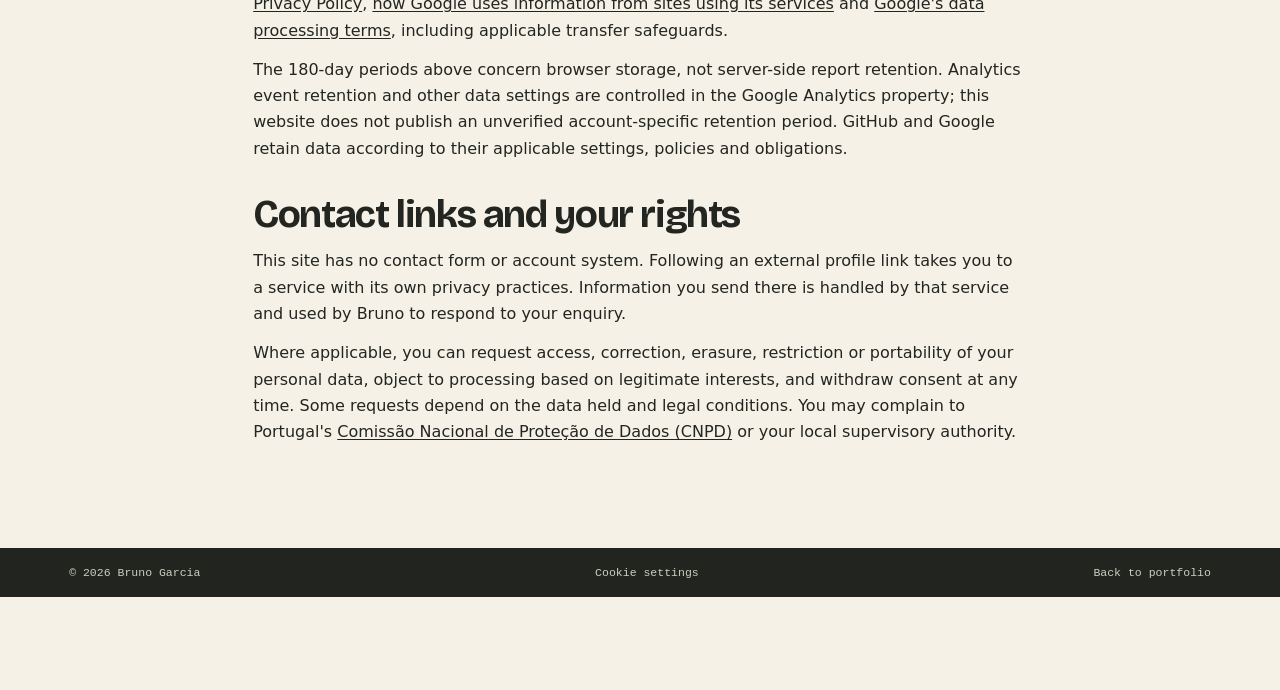
==== commit f9b23583: "Redesign portfolio and feature PV Calculator" ====
--- a/privacy.html
+++ b/privacy.html
@@ -7,14 +7,13 @@
   <meta name="description" content="Privacy, hosting and optional Google Analytics on Bruno Garcia's portfolio.">
   <link rel="canonical" href="https://c0dewars.github.io/privacy.html">
   <link rel="icon" href="assets/favicon.svg" type="image/svg+xml">
-  <link rel="stylesheet" href="styles.css?v=analytics-1">
-  <script src="analytics.js?v=1" defer></script>
+  <link rel="stylesheet" href="styles.css?v=portfolio-3">
+  <script src="analytics.js?v=2" defer></script>
 </head>
 <body>
   <a class="skip-link" href="#main">Skip to content</a>
-  <header class="site-header"><div class="container header-inner"><a class="brand" href="/">Bruno Garcia<span class="brand-dot">.</span></a><a href="/">Back to portfolio</a></div></header>
-  <main id="main" class="container privacy-content">
-    <p class="eyebrow">Privacy</p>
+  <header class="site-header"><div class="container header-inner"><a class="brand" href="/"><span class="brand-mark" aria-hidden="true">BG</span><span>Bruno Garcia</span></a><a class="text-link" href="/">Back to portfolio</a></div></header>
+  <main id="main" class="container privacy-content" tabindex="-1">
     <h1>Privacy policy</h1>
     <p>Last updated: 28 October 2026</p>
     <p>This policy covers https://c0dewars.github.io/, the personal portfolio operated by Bruno Garcia in Porto, Portugal. For privacy questions or requests, contact Bruno through <a href="https://www.linkedin.com/in/brunogarciadev/">LinkedIn</a> or the <a href="https://github.com/c0dewars">GitHub profile</a>. Please do not post personal information in public repository issues.</p>
--- a/styles.css
+++ b/styles.css
@@ -1,492 +1,551 @@
-@charset "UTF-8";
+@font-face {
+  font-family: "Bricolage Grotesque";
+  src: url("assets/fonts/bricolage-grotesque-latin.woff2") format("woff2");
+  font-weight: 400 800;
+  font-display: swap;
+}
 
 :root {
-  --navy: #041426;
-  --navy-deep: #020d1b;
-  --ink: #102038;
-  --muted: #53647b;
-  --blue: #0062f5;
-  --blue-dark: #0050cc;
-  --cyan: #22b6ff;
-  --border: #dfe8f3;
-  --tint: #f5f8fc;
-  --white: #fff;
-  --container: 1160px;
-}
-
-* { box-sizing: border-box; }
-html { scroll-behavior: smooth; scroll-padding-top: 94px; }
-body { margin: 0; font-family: -apple-system, BlinkMacSystemFont, "Segoe UI", Arial, sans-serif; color: var(--ink); background: var(--white); font-size: 16px; line-height: 1.65; -webkit-font-smoothing: antialiased; }
-body, button { font-family: -apple-system, BlinkMacSystemFont, "Segoe UI", Arial, sans-serif; }
+  color-scheme: light;
+  --paper: #f5f1e7;
+  --paper-deep: #eae5d8;
+  --ink: #232520;
+  --muted: #53554b;
+  --rule: #c8c3b5;
+  --dark: #21241f;
+  --on-dark: #f5f1e7;
+  --muted-dark: #cccdc1;
+  --dark-rule: #575d50;
+  --accent: #fb633e;
+  --accent-ink: #a83219;
+  --display: "Bricolage Grotesque", system-ui, sans-serif;
+  --body: system-ui, -apple-system, sans-serif;
+  --mono: ui-monospace, "SFMono-Regular", Consolas, monospace;
+  --gutter: clamp(20px, 5.4vw, 92px);
+  --section-space: clamp(64px, 8vw, 126px);
+  --header-height: 68px;
+}
+
+*, *::before, *::after { box-sizing: border-box; }
+
+html {
+  scroll-behavior: smooth;
+  scroll-padding-top: var(--header-height);
+}
+
+body {
+  margin: 0;
+  background: var(--paper);
+  color: var(--ink);
+  font: 400 1rem/1.65 var(--body);
+  -webkit-font-smoothing: antialiased;
+}
+
+[hidden] { display: none !important; }
+::selection { background: var(--accent); color: #191a16; }
+:focus-visible { outline: 2px solid currentColor; outline-offset: 4px; }
+main:focus, main > section:focus { outline: none; }
+
+img { display: block; max-width: 100%; height: auto; }
+figure, dl, dd, p { margin: 0; }
 a { color: inherit; text-decoration: none; }
-button { cursor: pointer; }
-img { display: block; max-width: 100%; }
-h1, h2, h3, p { margin-top: 0; }
-h1, h2, h3 { font-weight: 720; line-height: 1.16; letter-spacing: -.035em; }
-h2 { font-size: clamp(30px, 3.25vw, 41px); margin-bottom: 18px; }
-h3 { font-size: 20px; }
-p { margin-bottom: 18px; }
-strong { font-weight: 650; }
-::selection { color: #fff; background: #146ce1; }
-:focus-visible { outline: 3px solid #159bff; outline-offset: 5px; border-radius: 3px; }
-.container { width: min(var(--container), calc(100% - 80px)); margin-inline: auto; }
-.icon-definitions { position: absolute; width: 0; height: 0; overflow: hidden; }
-.icon { width: 22px; height: 22px; display: inline-block; flex: none; fill: none; stroke: currentColor; stroke-width: 1.7; stroke-linecap: round; stroke-linejoin: round; vertical-align: middle; }
-.skip-link { position: fixed; left: 20px; top: -70px; padding: 10px 18px; background: #fff; color: var(--ink); z-index: 100; border-radius: 5px; }
-.skip-link:focus { top: 10px; }
-.button { display: inline-flex; align-items: center; justify-content: center; gap: 14px; padding: 15px 23px; min-height: 51px; background: var(--blue); border: 1px solid #2183ff; border-radius: 6px; color: #fff; font-size: 14px; font-weight: 600; line-height: 1.3; box-shadow: 0 5px 18px #005bff14; transition: background .18s, border-color .18s, transform .18s; }
-.button:hover { background: var(--blue-dark); border-color: #55a9ff; transform: translateY(-2px); }
-.button .icon { width: 18px; height: 18px; }
-.button-outline { background: transparent; border-color: #3c8bd2; box-shadow: none; }
-.button-outline:hover { background: #0f2c48; }
-.button-small { min-height: 40px; padding: 10px 14px; gap: 10px; font-size: 12px; }
-.text-link { display: inline-flex; align-items: center; gap: 10px; color: var(--blue); font-size: 14px; font-weight: 600; line-height: 1.5; }
-.text-link .icon { width: 16px; height: 16px; transition: transform .18s; }
-.text-link:hover { color: var(--blue-dark); }
-.text-link:hover .icon { transform: translateX(3px); }
-.eyebrow { color: var(--blue); font-size: 11px; letter-spacing: .13em; line-height: 1.4; text-transform: uppercase; font-weight: 750; margin-bottom: 15px; }
-.eyebrow.light { color: #31b8ff; font-size: 13px; letter-spacing: .12em; }
-.blue-text { color: #0758bd; }
-.section { padding: 103px 0; scroll-margin-top: 0; }
-.section-tinted { background: var(--tint); border-block: 1px solid #edf2f8; }
-.section-lead { font-size: 21px; font-weight: 600; letter-spacing: -.02em; line-height: 1.5; }
-.section-description { max-width: 650px; color: var(--muted); margin: 0; font-size: 15px; line-height: 1.6; }
-.section-heading { display: flex; align-items: flex-end; justify-content: space-between; gap: 28px; margin-bottom: 44px; }
-.section-heading h2 { margin-bottom: 12px; }
-.section-heading > .text-link { margin-bottom: 3px; white-space: nowrap; }
-.heading-dot { color: var(--blue); }
-
-/* Navigation */
-.site-header { position: sticky; top: 0; z-index: 30; background: #041426fa; border-bottom: 1px solid #28466566; color: #fff; backdrop-filter: blur(18px); }
-.header-inner { min-height: 77px; display: flex; align-items: center; justify-content: space-between; gap: 25px; position: relative; }
-.brand { font-size: 21px; letter-spacing: -.05em; line-height: 1.2; font-weight: 750; white-space: nowrap; }
-.brand-dot { color: #1a9bff; }
-.main-navigation { display: flex; align-items: center; gap: 27px; }
-.nav-link { padding: 26px 0; font-size: 12px; font-weight: 500; color: #c4d0e0; position: relative; transition: color .15s; }
-.nav-link:hover, .nav-link.active { color: #40b8ff; }
-.nav-link.active::after { position: absolute; content: ""; height: 2px; background: #1595ff; bottom: -1px; inset-inline: 0; }
-.menu-toggle { display: none; background: transparent; border: 1px solid #35506d; padding: 10px; width: 42px; height: 42px; border-radius: 5px; color: #fff; }
-.menu-toggle span { display: block; height: 2px; background: currentColor; margin: 4px 0; transition: transform .2s, opacity .2s; }
-
-/* Hero */
-.hero { position: relative; color: #f5f8ff; background: var(--navy); overflow: hidden; }
-.hero::after { content: ""; position: absolute; width: 700px; height: 700px; right: -150px; top: -100px; background: radial-gradient(circle, #07385b38, transparent 64%); pointer-events: none; }
-.hero-grid { position: absolute; inset: 0; background-image: linear-gradient(#2e74a210 1px, transparent 1px), linear-gradient(90deg, #2e74a210 1px, transparent 1px); background-size: 48px 48px; mask-image: linear-gradient(90deg, transparent 25%, #000); opacity: .6; }
-.hero-main { display: grid; grid-template-columns: 1.1fr 1fr; align-items: center; min-height: 626px; position: relative; z-index: 1; padding-block: 62px 61px; }
-.hero-copy { position: relative; z-index: 2; }
-.hero h1 { font-size: clamp(43px, 4.5vw, 58px); line-height: 1.09; letter-spacing: -.045em; margin: 0 0 24px; font-weight: 750; }
-.hero h1 span { color: #fff; }
-.hero-description { max-width: 490px; color: #b5cde6; font-size: 16px; line-height: 1.75; margin-bottom: 29px; }
-.hero-actions { display: flex; flex-wrap: wrap; gap: 13px; }
-.hero-meta { margin-top: 28px; display: flex; align-items: center; gap: 10px; font-size: 11px; color: #91a9c1; }
-.status-dot { display: inline-block; width: 6px; height: 6px; border-radius: 50%; background: #2cb5ff; flex: none; box-shadow: 0 0 10px #2cb5ff55; }
-.meta-divider { width: 1px; height: 12px; background: #42607a; margin-inline: 2px; }
-.hero-visual { position: relative; margin: -28px -55px -10px -32px; }
-.hero-visual img { width: 100%; height: auto; mix-blend-mode: lighten; mask-image: radial-gradient(ellipse at 50% 47%, #000 48%, #000b 60%, transparent 74%); }
-.visual-caption { position: absolute; bottom: 25px; left: 50%; transform: translateX(-50%); font-family: ui-monospace, "SFMono-Regular", Consolas, monospace; font-size: 10px; white-space: nowrap; letter-spacing: .06em; color: #7dacca; display: flex; align-items: center; gap: 8px; }
-.visual-caption .status-dot { width: 4px; height: 4px; }
-.hero-expertise { border-top: 1px solid #26446170; background: #031122a3; position: relative; z-index: 2; }
-.expertise-grid { display: grid; grid-template-columns: repeat(4, 1fr); gap: 26px; padding-block: 28px 30px; }
-.expertise-item { display: flex; align-items: center; gap: 14px; }
-.expertise-icon { border: 1px solid #235683; background: #08234066; border-radius: 7px; color: #55bbff; width: 45px; height: 45px; display: grid; place-items: center; flex: none; }
-.expertise-icon .icon { width: 23px; height: 23px; }
-.expertise-item strong { display: block; font-size: 12px; color: #e9f1ff; margin-bottom: 3px; font-weight: 550; }
-.expertise-item div > span { display: block; font-size: 11px; color: #86b5df; }
-
-/* About */
-.about-grid { display: grid; grid-template-columns: 1fr 1fr; gap: 85px; align-items: center; }
-.about-copy p:not(.eyebrow):not(.section-lead) { color: var(--muted); font-size: 15px; line-height: 1.75; }
-.about-copy h2 { letter-spacing: -.04em; }
-.about-copy .section-lead { margin-bottom: 23px; }
-.about-copy .text-link { margin-top: 8px; }
-.principles-grid { display: grid; grid-template-columns: 1fr 1fr; gap: 17px; }
-.principle-card { padding: 25px 22px 24px; border: 1px solid var(--border); border-radius: 9px; background: linear-gradient(135deg, #fff, #f7faff); box-shadow: 0 4px 15px #10203803; }
-.principle-card > .icon { width: 29px; height: 29px; color: #0872ff; margin-bottom: 17px; }
-.principle-card h3 { font-size: 16px; letter-spacing: -.02em; line-height: 1.3; margin-bottom: 8px; }
-.principle-card p { font-size: 12px; color: var(--muted); line-height: 1.65; margin-bottom: 0; }
-
-/* Career timeline */
-.timeline { margin-top: 54px; }
-.timeline-item { display: grid; grid-template-columns: 190px 1fr; position: relative; }
-.timeline-date { padding-top: 3px; padding-right: 26px; font-size: 12px; color: #506683; font-weight: 500; }
-.timeline-date > span { display: block; }
-.timeline-date .current-label { margin-top: 11px; width: fit-content; padding: 2px 8px; border-radius: 20px; color: #0759bd; font-size: 9px; text-transform: uppercase; letter-spacing: .08em; background: #e4eeff; font-weight: 700; }
-.timeline-content { border-left: 1px solid #b9d2f7; padding: 0 0 38px 43px; position: relative; }
-.timeline-content::before { content: ""; position: absolute; width: 9px; height: 9px; background: var(--blue); border: 4px solid var(--tint); border-radius: 50%; left: -9px; top: 3px; box-sizing: content-box; }
-.timeline-item:last-child .timeline-content { padding-bottom: 0; }
-.role-heading { display: flex; align-items: flex-start; justify-content: space-between; gap: 20px; margin-bottom: 16px; }
-.role-heading h3 { font-size: 21px; margin-bottom: 4px; line-height: 1.3; letter-spacing: -.025em; }
-.role-focus { color: #175eb6; font-size: 13px; line-height: 1.4; margin: 0 0 6px; }
-.company { font-size: 14px; font-weight: 600; color: #344a67; margin-bottom: 0; }
-.role-location { font-size: 11px; color: var(--muted); padding-top: 4px; white-space: nowrap; }
-.timeline-content > p { color: var(--muted); font-size: 14px; margin-bottom: 11px; line-height: 1.75; }
-.earlier-role { margin-top: 25px; padding-top: 23px; border-top: 1px solid var(--border); }
-.earlier-role h4 { margin: 0 0 6px; font-size: 16px; line-height: 1.4; letter-spacing: -.02em; }
-.earlier-role p { color: var(--muted); font-size: 14px; line-height: 1.75; margin-bottom: 11px; }
-.earlier-role .earlier-role-meta { color: #2663a8; font-size: 11px; margin-bottom: 16px; }
-.project-note { padding: 14px 18px; border-left: 2px solid #1589ff; background: #edf4fd; margin-block: 20px; border-radius: 0 6px 6px 0; }
-.project-note span { display: block; text-transform: uppercase; font-size: 9px; letter-spacing: .12em; color: #2763aa; font-weight: 650; margin-bottom: 4px; }
-.project-note strong { font-size: 13px; }
-.project-note p { color: #526b88; font-size: 12px; margin: 3px 0 0; }
-.tags { margin: 17px 0 0; padding: 0; display: flex; flex-wrap: wrap; gap: 7px; list-style: none; }
-.tags li { background: #eaf1fa; color: #385374; padding: 4px 9px; border-radius: 20px; font-size: 10px; line-height: 1.5; font-weight: 500; }
-.section-tinted .tags li { background: #e5edf8; }
-.education-strip { display: flex; align-items: center; gap: 18px; padding: 25px 28px; background: #fff; border: 1px solid var(--border); border-radius: 8px; margin-top: 48px; }
-.education-icon { color: var(--blue); width: 39px; height: 39px; display: grid; place-items: center; background: #eff5ff; border-radius: 7px; flex: none; }
-.education-icon .icon { width: 25px; height: 25px; }
-.education-strip .eyebrow { font-size: 9px; margin-bottom: 5px; }
-.education-strip h3 { font-size: 15px; margin-bottom: 4px; letter-spacing: -.015em; }
-.education-strip p:not(.eyebrow) { font-size: 11px; color: var(--muted); margin-bottom: 0; }
-.education-strip p > span { white-space: nowrap; }
-.language-note { margin-left: auto; padding-left: 24px; border-left: 1px solid var(--border); white-space: nowrap; }
-.language-note strong, .language-note span { display: block; font-size: 11px; }
-.language-note span { color: var(--muted); margin-top: 3px; }
-
-/* Projects */
-.project-grid { display: grid; grid-template-columns: repeat(3, 1fr); gap: 23px; }
-.project-card { border: 1px solid var(--border); border-radius: 9px; overflow: hidden; display: flex; flex-direction: column; box-shadow: 0 5px 20px #203b6010; background: #fff; transition: transform .2s, box-shadow .2s; }
-.project-card:hover { transform: translateY(-5px); box-shadow: 0 14px 28px #203b6017; }
-.project-image { height: 218px; background: #071b31; overflow: hidden; position: relative; display: block; border-bottom: 1px solid #d7e3f0; }
-.kborg-image, .hypermac-image { padding: 30px 18px 0; background: radial-gradient(ellipse at 50% 0, #0d3452, #061527 80%); }
-.image-label { position: absolute; top: 12px; left: 19px; color: #86c0ef; font-size: 8px; letter-spacing: .13em; font-family: ui-monospace, "SFMono-Regular", Consolas, monospace; }
-.kborg-image img, .hypermac-image img { border: 1px solid #456487; border-radius: 5px 5px 0 0; width: 100%; height: auto; box-shadow: 0 10px 30px #0008; transition: transform .35s; }
-.kborg-image:hover img, .hypermac-image:hover img { transform: translateY(-5px); }
-.project-body { padding: 23px 22px 19px; display: flex; flex-direction: column; flex: 1; }
-.project-category { color: #2a6fbd; text-transform: uppercase; letter-spacing: .07em; font-size: 9px; font-weight: 700; margin-bottom: 9px; }
-.project-body h3 { font-size: 20px; line-height: 1.3; margin-bottom: 13px; letter-spacing: -.025em; }
-.project-body > p { color: var(--muted); font-size: 13px; line-height: 1.75; margin-bottom: 0; }
-.project-body .tags { margin-top: 17px; margin-bottom: 24px; gap: 5px; }
-.project-body .tags li { font-size: 9px; padding: 3px 8px; }
-.project-link { display: flex; align-items: center; gap: 8px; color: var(--blue); font-size: 12px; font-weight: 600; padding-top: 17px; border-top: 1px solid #edf1f7; margin-top: auto; }
-.project-link > .icon { width: 16px; height: 16px; }
-.project-link .project-github { width: 19px; height: 19px; margin-left: auto; color: #172e48; }
-.project-link:hover { color: #003f9e; }
-.compass-image { display: flex; justify-content: center; align-items: center; background: radial-gradient(ellipse, #0b3c5d 0%, #06182c 72%); }
-.compass-image::before { content: ""; position: absolute; inset: 0; background-image: linear-gradient(#427fb015 1px, transparent 1px), linear-gradient(90deg, #427fb015 1px, transparent 1px); background-size: 27px 27px; transform: rotate(-20deg) scale(1.5); }
-.compass { width: 137px; height: 137px; border: 1px solid #3a95d1; border-radius: 50%; position: relative; box-shadow: 0 0 0 10px #16548622, 0 0 0 11px #3670a644, inset 0 0 25px #0877c222, 0 10px 30px #0005; transform: translateY(-8px); }
-.compass::before { content: ""; position: absolute; inset: 16px; border: 1px dashed #4d99c667; border-radius: 50%; }
-.compass span { position: absolute; color: #99c9e5; font-size: 8px; font-family: ui-monospace, "SFMono-Regular", Consolas, monospace; }
-.compass-north { top: 3px; left: 50%; transform: translateX(-50%); }
-.compass-east { top: 50%; right: 6px; transform: translateY(-50%); }
-.compass-south { bottom: 3px; left: 50%; transform: translateX(-50%); }
-.compass-west { top: 50%; left: 6px; transform: translateY(-50%); }
-.compass-needle { position: absolute; inset: 25px 51px; background: linear-gradient(160deg, #a4e7ff, #158eee 51%, #204565 52%, #54738b); clip-path: polygon(50% 0, 100% 50%, 50% 100%, 0 50%); transform: rotate(34deg); }
-.compass-center { position: absolute; width: 9px; height: 9px; border: 2px solid #98d6fb; background: #0d3657; border-radius: 50%; left: 50%; top: 50%; transform: translate(-50%, -50%); }
-.compass-label { color: #85a8c5; font-size: 8px; letter-spacing: .12em; position: absolute; bottom: 15px; font-family: ui-monospace, "SFMono-Regular", Consolas, monospace; }
-
-/* Skills */
-.quiet-label { color: var(--muted); font-size: 11px; white-space: nowrap; padding-bottom: 3px; }
-.skills-grid { display: grid; grid-template-columns: repeat(3, 1fr); gap: 20px; }
-.skill-card { padding: 26px; border: 1px solid var(--border); border-radius: 8px; background: #fff; position: relative; display: flex; flex-direction: column; }
-.skill-card h3 { font-size: 16px; letter-spacing: -.02em; line-height: 1.4; margin-bottom: 27px; }
-.technology-list { --technology-gap: 10px; margin: 0; padding: 0; list-style: none; display: flex; flex-wrap: wrap; justify-content: center; gap: 25px var(--technology-gap); }
-.technology-list li { min-width: 0; flex: 0 0 calc((100% - 2 * var(--technology-gap)) / 3); display: flex; flex-direction: column; align-items: center; gap: 10px; text-align: center; color: #384f6b; font-size: 11px; line-height: 1.4; }
-.technology-list-four li { flex-basis: calc((100% - 3 * var(--technology-gap)) / 4); }
-.technology-list img { width: 38px; height: 38px; object-fit: contain; }
-.technology-list .technology-logo-dark { padding: 4px; background: var(--navy); border-radius: 7px; }
-.technology-list span { min-height: 30px; display: flex; align-items: flex-start; justify-content: center; max-width: 100%; overflow-wrap: anywhere; }
-.skill-card .skill-note { padding-top: 25px; margin: auto 0 0; font-size: 10px; line-height: 1.65; color: var(--muted); }
-
-/* AI-assisted development */
-.ai-section { border-bottom: 1px solid var(--border); }
-.ai-tool-grid { margin: 0; padding: 0; list-style: none; display: grid; grid-template-columns: repeat(4, minmax(0, 1fr)); gap: 20px; }
-.ai-tool-grid li { display: flex; flex-direction: column; align-items: center; justify-content: center; gap: 18px; padding: 30px 20px; border: 1px solid var(--border); border-radius: 9px; background: #fafcff; text-align: center; }
-.ai-tool-grid img { width: 48px; height: 48px; object-fit: contain; }
-.ai-tool-grid .technology-logo-dark { padding: 5px; background: var(--navy); border-radius: 8px; }
-.ai-tool-grid span { font-size: 14px; font-weight: 600; line-height: 1.4; }
-
-/* Contact and footer */
-.contact-section { position: relative; overflow: hidden; }
-.contact-section::after { content: ""; width: 280px; height: 260px; position: absolute; top: 4px; right: -90px; background-image: radial-gradient(#3488ff 1px, transparent 1px); background-size: 16px 16px; opacity: .14; mask-image: radial-gradient(ellipse, #000, transparent 68%); z-index: -1; }
-.contact-grid { display: grid; grid-template-columns: 1fr 1fr; align-items: center; gap: 90px; }
-.contact-copy h2 { font-size: clamp(35px, 4.3vw, 52px); line-height: 1.14; letter-spacing: -.045em; margin-bottom: 20px; }
-.contact-copy > p:not(.eyebrow) { color: var(--muted); font-size: 15px; max-width: 410px; line-height: 1.75; margin-bottom: 26px; }
-.contact-details { border-top: 1px solid var(--border); }
-.contact-row { display: flex; gap: 18px; align-items: center; padding: 21px 5px; border-bottom: 1px solid var(--border); }
-a.contact-row:hover .contact-arrow { transform: translate(2px, -2px); color: var(--blue); }
-.contact-icon { width: 41px; height: 41px; background: #eff5ff; color: #0063e7; border-radius: 7px; flex: none; display: grid; place-items: center; }
-.contact-row > span:nth-child(2) { min-width: 0; }
-.contact-row strong { display: block; font-size: 12px; line-height: 1.4; margin-bottom: 5px; }
-.contact-row > span > span { display: block; font-size: 13px; color: #1963b9; overflow-wrap: anywhere; }
-.contact-arrow { color: #7992ac; width: 15px; height: 15px; margin-left: auto; transition: transform .18s, color .18s; }
-.linkedin-icon { font-size: 24px; font-weight: 750; line-height: 1; letter-spacing: -.08em; }
-.location-row > span > span { color: var(--muted); }
-.site-footer { color: #cfdae8; background: var(--navy); padding-top: 41px; }
-.footer-inner { display: flex; align-items: center; justify-content: space-between; gap: 25px; padding-bottom: 32px; }
-.footer-inner .brand { color: #fff; font-size: 18px; }
-.footer-inner p { color: #89a2bc; font-size: 10px; margin: 0; }
-.footer-links { display: flex; align-items: center; gap: 19px; font-size: 11px; }
-.footer-links a:hover { color: #3cb6ff; }
-.footer-links a:last-child { border: 1px solid #2c4a68; border-radius: 4px; padding: 4px 11px; color: #85c5ff; }
-.footer-bottom { border-top: 1px solid #25405d80; padding-block: 18px; display: flex; justify-content: space-between; color: #7d96af; font-size: 9px; }
-
-@media (min-width: 1500px) {
-  :root { --container: 1240px; }
-  .hero h1 { font-size: 63px; }
-  .hero-main { min-height: 685px; }
-  .hero-visual { margin-right: -50px; }
-}
-
-@media (max-width: 1100px) {
-  .container { width: calc(100% - 60px); }
-  .main-navigation { gap: 19px; }
-  .header-inner { gap: 17px; }
-  .brand { font-size: 19px; }
-  .header-cv { font-size: 11px; padding-inline: 11px; }
-  .hero-main { min-height: 570px; padding-block: 60px; }
-  .hero h1 { font-size: 48px; }
-  .hero-description { font-size: 15px; max-width: 430px; }
-  .hero-visual { margin-left: -35px; margin-right: -35px; }
-  .hero-meta { font-size: 10px; gap: 7px; }
-  .expertise-grid { gap: 16px; }
-  .expertise-item { gap: 10px; }
-  .expertise-icon { width: 39px; height: 39px; }
-  .expertise-item strong { font-size: 10px; }
-  .expertise-item div > span { font-size: 9px; }
-  .about-grid { gap: 42px; }
-  .principle-card { padding: 21px 17px; }
-  .principle-card h3 { font-size: 14px; }
-  .project-grid { gap: 18px; }
-  .project-image { height: 190px; }
-  .project-body { padding: 21px 18px 18px; }
-  .contact-grid { gap: 60px; }
-  .education-strip { gap: 14px; padding-inline: 23px; }
-  .language-note { padding-left: 16px; }
-}
-
-@media (max-width: 960px) {
-  .header-inner { min-height: 70px; flex-wrap: wrap; padding-block: 14px; }
-  .header-cv { margin-left: auto; }
-  .js .menu-toggle { display: block; order: 3; }
-  .main-navigation { order: 4; width: 100%; justify-content: center; border-top: 1px solid #24405e; padding-top: 7px; }
-  .nav-link { padding: 13px 0; }
-  .js .main-navigation { display: none; position: absolute; top: 100%; left: -30px; width: calc(100% + 60px); padding: 16px 30px 22px; flex-direction: column; align-items: stretch; gap: 0; background: #061a2f; box-shadow: 0 12px 20px #0003; }
-  .js .main-navigation.is-open { display: flex; }
-  .js .nav-link { padding: 11px 3px; font-size: 14px; }
-  .js .nav-link.active::after { display: none; }
-  .menu-toggle[aria-expanded="true"] span:nth-child(1) { transform: translateY(6px) rotate(45deg); }
-  .menu-toggle[aria-expanded="true"] span:nth-child(2) { opacity: 0; }
-  .menu-toggle[aria-expanded="true"] span:nth-child(3) { transform: translateY(-6px) rotate(-45deg); }
-  .section { padding-block: 80px; }
-  .hero-main { min-height: 540px; }
-  .hero h1 { font-size: 43px; }
-  .hero-description { font-size: 14px; }
-  .hero-actions .button { padding: 13px 16px; font-size: 12px; }
-  .hero-meta { flex-wrap: wrap; max-width: 350px; }
-  .hero-visual { margin-right: -25px; margin-left: -45px; }
-  .visual-caption { font-size: 8px; bottom: 14px; }
-  .expertise-grid { grid-template-columns: repeat(2, 1fr); gap: 23px; padding-block: 24px; }
-  .expertise-item strong { font-size: 12px; }
-  .expertise-item div > span { font-size: 11px; }
-  .about-grid { grid-template-columns: 1fr; gap: 35px; }
-  .about-copy { max-width: 710px; }
-  .principles-grid { grid-template-columns: repeat(4, 1fr); gap: 13px; }
-  .principle-card { padding: 21px 16px; }
-  .principle-card h3 { font-size: 13px; }
-  .principle-card p { font-size: 11px; }
-  .timeline-item { grid-template-columns: 155px 1fr; }
-  .timeline-date { font-size: 10px; }
-  .timeline-content { padding-left: 31px; }
-  .education-strip { flex-wrap: wrap; }
-  .language-note { width: 100%; margin-left: 53px; padding: 12px 0 0; border-left: 0; border-top: 1px solid var(--border); }
-  .language-note strong, .language-note span { display: inline; }
-  .language-note strong { margin-right: 10px; }
-  .project-grid { gap: 15px; }
-  .project-image { height: 165px; }
-  .project-body { padding: 20px 16px 16px; }
-  .project-body h3 { font-size: 17px; }
-  .project-body > p { font-size: 12px; }
-  .project-body .tags li { font-size: 8px; }
-  .project-category { font-size: 8px; }
-  .project-link { font-size: 11px; }
-  .compass { width: 112px; height: 112px; }
-  .compass-needle { inset: 22px 42px; }
-  .compass-label { font-size: 6px; }
-  .skills-grid { grid-template-columns: repeat(2, 1fr); gap: 15px; }
-  .skill-card { padding: 22px 19px; }
-  .skill-card h3 { font-size: 14px; }
-  .technology-list { --technology-gap: 8px; row-gap: 22px; }
-  .technology-list li { font-size: 10px; }
-  .technology-list img { width: 34px; height: 34px; }
-  .quiet-label { display: none; }
-  .contact-grid { gap: 40px; }
-  .contact-copy h2 { font-size: 39px; }
-  .contact-row { gap: 14px; }
-  .contact-row > span > span { font-size: 11px; }
-  .contact-icon { width: 36px; height: 36px; }
-  .footer-inner p { display: none; }
-}
-
-@media (max-width: 700px) {
-  html { scroll-padding-top: 90px; }
-  .container { width: calc(100% - 44px); }
-  .header-inner { gap: 14px; min-height: 66px; padding-block: 12px; }
-  .brand { font-size: 20px; }
-  .header-cv { display: none; }
-  .menu-toggle { margin-left: auto; }
-  .js .main-navigation { left: -22px; width: calc(100% + 44px); padding-inline: 22px; }
-  .main-navigation { flex-wrap: wrap; column-gap: 20px; row-gap: 0; }
-  .section { padding-block: 65px; }
-  h2 { font-size: 31px; }
-  .eyebrow { font-size: 10px; margin-bottom: 13px; }
-  .hero-main { display: flex; flex-direction: column; align-items: stretch; min-height: auto; padding-block: 51px 0; }
-  .hero-copy { max-width: 520px; }
-  .hero .eyebrow { font-size: 11px; margin-bottom: 18px; }
-  .hero h1 { font-size: clamp(36px, 7vw, 48px); line-height: 1.12; margin-bottom: 22px; letter-spacing: -.04em; }
-  .hero-description { font-size: 14px; line-height: 1.75; max-width: 470px; margin-bottom: 25px; }
-  .hero-actions { gap: 11px; }
-  .hero-actions .button { min-height: 47px; font-size: 12px; padding-inline: 18px; gap: 12px; }
-  .hero-meta { margin-top: 24px; font-size: 9px; gap: 7px; max-width: none; }
-  .hero-visual { width: min(470px, 115%); align-self: center; margin: -5px -20px -15px; }
-  .hero-visual img { mask-image: radial-gradient(ellipse at 50% 47%, #000 43%, #000b 60%, transparent 74%); }
-  .visual-caption { font-size: 8px; bottom: 28px; }
-  .hero-expertise { margin-top: 0; }
-  .expertise-grid { gap: 22px 15px; padding-block: 25px; }
-  .expertise-item { align-items: flex-start; gap: 10px; }
-  .expertise-icon { width: 34px; height: 34px; border-radius: 6px; }
-  .expertise-icon .icon { width: 19px; height: 19px; }
-  .expertise-item strong { font-size: 10px; font-weight: 600; line-height: 1.5; margin-top: 1px; }
-  .expertise-item div > span { font-size: 9px; line-height: 1.6; }
-  .about-grid { gap: 30px; }
-  .about-copy .section-lead { font-size: 18px; }
-  .about-copy p:not(.eyebrow):not(.section-lead) { font-size: 14px; }
-  .principles-grid { grid-template-columns: 1fr 1fr; gap: 13px; }
-  .principle-card { padding: 22px 19px; }
-  .principle-card h3 { font-size: 14px; }
-  .principle-card p { font-size: 11px; }
-  .principle-card > .icon { width: 26px; height: 26px; margin-bottom: 16px; }
-  .section-heading { align-items: flex-start; flex-direction: column; gap: 16px; margin-bottom: 30px; }
-  .section-description { font-size: 14px; }
-  .section-heading .text-link { font-size: 12px; }
-  .timeline { margin-top: 35px; padding-left: 7px; }
-  .timeline-item { display: block; padding-left: 24px; border-left: 1px solid #bdd3f1; padding-bottom: 33px; }
-  .timeline-date { position: relative; padding: 0; margin-bottom: 14px; display: flex; align-items: center; gap: 10px; font-size: 11px; }
-  .timeline-date::before { content: ""; width: 8px; height: 8px; background: var(--blue); border: 4px solid var(--tint); border-radius: 50%; position: absolute; left: -33px; top: 3px; }
-  .timeline-date .current-label { display: inline-block; margin-top: 0; padding: 1px 7px; font-size: 8px; }
-  .timeline-content { border: 0; padding: 0; }
-  .timeline-content::before { display: none; }
-  .role-heading { margin-bottom: 12px; gap: 12px; }
-  .role-heading h3 { font-size: 19px; }
-  .role-focus { font-size: 12px; }
-  .company { font-size: 13px; }
-  .role-location { font-size: 9px; padding-top: 5px; }
-  .timeline-content > p { font-size: 13px; }
-  .earlier-role p { font-size: 13px; }
-  .earlier-role .earlier-role-meta { font-size: 10px; }
-  .tags { gap: 5px; margin-top: 14px; }
-  .tags li { font-size: 9px; padding: 3px 8px; }
-  .project-note { padding: 12px 14px; margin-block: 16px; }
-  .project-note strong { font-size: 12px; }
-  .project-note p { font-size: 11px; }
-  .education-strip { margin-top: 2px; padding: 20px 18px; align-items: flex-start; gap: 12px; }
-  .education-icon { width: 32px; height: 32px; }
-  .education-icon .icon { width: 22px; height: 22px; }
-  .education-strip > div:not(.language-note) { flex: 1; }
-  .education-strip h3 { font-size: 14px; }
-  .education-strip p:not(.eyebrow) { font-size: 10px; line-height: 1.75; }
-  .education-strip p > span { display: block; }
-  .language-note { margin-left: 44px; padding-top: 10px; white-space: normal; }
-  .language-note strong, .language-note span { font-size: 10px; }
-  .project-grid { grid-template-columns: 1fr; gap: 25px; max-width: 520px; margin-inline: auto; }
-  .project-image { height: 233px; }
-  .kborg-image, .hypermac-image { padding: 34px 22px 0; }
-  .image-label { top: 13px; left: 23px; font-size: 8px; }
-  .project-body { padding: 25px; }
-  .project-category { font-size: 9px; }
-  .project-body h3 { font-size: 22px; margin-bottom: 13px; }
-  .project-body > p { font-size: 14px; }
-  .project-body .tags { margin-block: 20px 25px; gap: 6px; }
-  .project-body .tags li { font-size: 9px; }
-  .project-link { font-size: 12px; padding-top: 19px; }
-  .compass { width: 144px; height: 144px; }
-  .compass-needle { inset: 27px 55px; }
-  .compass-label { font-size: 8px; bottom: 18px; }
-  .skills-grid { grid-template-columns: 1fr; gap: 17px; }
-  .skill-card { padding: 25px; }
-  .skill-card h3 { font-size: 16px; line-height: 1.4; margin-bottom: 25px; }
-  .technology-list { --technology-gap: 12px; row-gap: 21px; }
-  .technology-list li { font-size: 11px; }
-  .technology-list img { width: 38px; height: 38px; }
-  .technology-list span { min-height: 0; }
-  .skill-card .skill-note { padding-top: 24px; font-size: 11px; }
-  .ai-tool-grid { grid-template-columns: repeat(2, minmax(0, 1fr)); gap: 13px; }
-  .ai-tool-grid li { padding: 26px 15px; gap: 15px; }
-  .ai-tool-grid img { width: 43px; height: 43px; }
-  .ai-tool-grid span { font-size: 13px; }
-  .contact-grid { grid-template-columns: 1fr; gap: 34px; }
-  .contact-copy h2 { font-size: 38px; }
-  .contact-copy > p:not(.eyebrow) { font-size: 14px; max-width: 440px; }
-  .contact-copy .button { font-size: 13px; min-height: 48px; }
-  .contact-row { gap: 17px; padding-block: 20px; }
-  .contact-icon { width: 39px; height: 39px; }
-  .contact-row > span > span { font-size: 12px; }
-  .contact-row strong { font-size: 12px; }
-  .site-footer { padding-top: 30px; }
-  .footer-inner { flex-wrap: wrap; gap: 22px; padding-bottom: 27px; }
-  .footer-inner .brand { font-size: 18px; }
-  .footer-links { gap: 15px; margin-left: auto; font-size: 10px; }
-  .footer-bottom { flex-direction: column; gap: 4px; font-size: 9px; padding-block: 17px; }
-}
-
-@media (max-width: 370px) {
-  .container { width: calc(100% - 36px); }
-  .hero h1 { font-size: 32px; }
-  .hero .eyebrow { font-size: 10px; }
-  .hero-actions .button { padding-inline: 13px; font-size: 11px; gap: 8px; }
-  .hero-meta { font-size: 8px; gap: 6px; }
-  .expertise-item strong { font-size: 9px; }
-  .expertise-item div > span { font-size: 8px; }
-  .principle-card { padding: 20px 14px; }
-  .skills-grid { grid-template-columns: 1fr; }
-  .skill-card { padding: 24px; }
-  .skill-card h3 { font-size: 16px; }
-  .contact-row > span > span { font-size: 11px; }
+button { color: inherit; font: inherit; cursor: pointer; }
+h1, h2, h3, h4 { margin: 0; font-family: var(--display); font-weight: 700; }
+h2 { font-size: clamp(3.1rem, 7.3vw, 7rem); line-height: .95; letter-spacing: -.028em; }
+h3 { font-size: clamp(1.4rem, 2.6vw, 2.1rem); line-height: 1.06; letter-spacing: -.04em; }
+
+.container { width: min(100% - var(--gutter) * 2, 1380px); margin-inline: auto; }
+.section { padding-block: var(--section-space); }
+.icon {
+  flex: none;
+  width: 1.1em;
+  height: 1.1em;
+  fill: none;
+  stroke: currentColor;
+  stroke-width: 1.65;
+  stroke-linecap: round;
+  stroke-linejoin: round;
+}
+.icon-definitions { position: absolute; width: 0; height: 0; }
+.heading-dot { color: var(--accent-ink); }
+
+.eyebrow, .stack-header, .stack-footer, .image-label, .project-category, .timeline-date {
+  font: 600 .72rem/1.4 var(--mono);
+  letter-spacing: .055em;
+  text-transform: uppercase;
+}
+
+.skip-link {
+  position: fixed;
+  top: 8px;
+  left: var(--gutter);
+  z-index: 50;
+  transform: translateY(calc(-100% - 14px));
+  padding: .6em 1em;
+  background: var(--ink);
+  color: var(--paper);
+}
+.skip-link:focus { transform: none; }
+
+.site-header {
+  position: sticky;
+  z-index: 20;
+  top: 0;
+  background: var(--paper);
+  border-bottom: 1px solid var(--rule);
+}
+.header-inner {
+  display: flex;
+  min-height: calc(var(--header-height) - 1px);
+  align-items: center;
+  justify-content: space-between;
+  gap: 1rem;
+}
+.brand {
+  display: inline-flex;
+  flex: none;
+  align-items: center;
+  gap: 10px;
+  font: 750 1.15rem/1 var(--display);
+  letter-spacing: -.035em;
+}
+.brand-mark {
+  display: grid;
+  width: 32px;
+  aspect-ratio: 1;
+  place-items: center;
+  background: var(--accent);
+  color: #191a16;
+  font: 650 .72rem/1 var(--mono);
+  letter-spacing: -.06em;
+}
+.main-navigation { align-self: stretch; display: flex; align-items: stretch; gap: clamp(14px, 2vw, 32px); }
+.nav-link {
+  position: relative;
+  display: flex;
+  align-items: center;
+  color: var(--muted);
+  font-size: .84rem;
+  font-weight: 550;
+  white-space: nowrap;
+}
+.nav-link:is(:hover, .active) { color: var(--ink); }
+.nav-link.active::after {
+  position: absolute;
+  right: 0;
+  bottom: -1px;
+  left: 0;
+  height: 2px;
+  background: var(--accent-ink);
+  content: "";
+}
+.menu-toggle { display: none; }
+
+.button, .header-cv, .text-link, .project-link {
+  display: inline-flex;
+  align-items: center;
+  justify-content: space-between;
+  gap: .75rem;
+  width: fit-content;
+  font-size: .87rem;
+  font-weight: 650;
+}
+.button, .header-cv {
+  min-height: 46px;
+  padding: .6rem .95rem;
+  border: 1px solid var(--ink);
+  transition: background-color .18s ease, color .18s ease;
+}
+.button { gap: 1.8rem; background: var(--ink); color: var(--paper); }
+.button:hover { background: var(--accent); color: var(--ink); }
+.button:focus-visible { outline-color: var(--ink); }
+.header-cv { min-height: 40px; white-space: nowrap; }
+.header-cv:hover { background: var(--ink); color: var(--paper); }
+.arrow-down { transform: rotate(90deg); }
+.text-link, .project-link {
+  min-height: 42px;
+  padding-block: .35rem;
+  border-bottom: 1px solid currentColor;
+}
+.text-link .icon, .project-link .icon { transition: transform .18s ease; }
+.text-link:hover .icon, .project-link:hover .icon { transform: translateX(3px); }
+.text-link:hover { color: var(--accent-ink); }
+
+.hero-main {
+  display: grid;
+  grid-template-columns: minmax(0, 1fr) minmax(0, .92fr);
+  align-items: center;
+  gap: clamp(24px, 5.7vw, 86px);
+  padding-block: clamp(48px, 5.8vw, 92px) clamp(35px, 4.6vw, 65px);
+}
+
+.hero-role {
+  display: flex;
+  align-items: center;
+  gap: 10px;
+  margin-bottom: 1.5rem;
+  color: var(--accent-ink);
+  font-size: clamp(.65rem, 1.05vw, .82rem);
+}
+.signal { width: 8px; height: 8px; flex: none; display: inline-block; background: currentColor; }
+.hero h1 {
+  margin: 0 0 1.5rem -.042em;
+  font-size: clamp(5.5rem, 12.5vw, 12.7rem);
+  font-weight: 760;
+  line-height: .81;
+  letter-spacing: -.018em;
+}
+.hero h1 span { color: var(--accent-ink); }
+.hero-description { margin-bottom: 1.45rem; max-width: 38ch; color: var(--muted); font-size: clamp(1rem, 1.38vw, 1.22rem); line-height: 1.55; }
+
+.stack-figure { justify-self: end; width: 100%; max-width: 590px; margin-top: 1.6rem; }
+.stack-panel { background: var(--dark); color: var(--on-dark); padding: 0 15px; }
+.stack-header, .stack-footer {
+  display: flex;
+  justify-content: space-between;
+  align-items: center;
+  gap: 8px;
+  min-height: 46px;
+  color: var(--muted-dark);
+}
+.stack-header > span:first-child { display: inline-flex; align-items: center; gap: 9px; }
+.stack-header .signal, .stack-header > span:last-child, .stack-footer > span:last-child { color: var(--accent); }
+.stack-footer { font-size: .64rem; }
+.stack-plot {
+  position: relative;
+  isolation: isolate;
+  aspect-ratio: 480 / 316;
+  border: 1px solid var(--dark-rule);
+  background:
+    linear-gradient(#a4a89719 1px, transparent 1px) 0 0 / 5% 7.6%,
+    linear-gradient(90deg, #a4a89719 1px, transparent 1px) 0 0 / 5% 7.6%;
+}
+.stack-plot-art { position: absolute; inset: 0; width: 100%; height: 100%; }
+.stack-stages { position: absolute; inset: 0 3% 0 67%; padding: 0; margin: 0; list-style: none; }
+.stack-stages li {
+  position: absolute;
+  top: var(--stage-position);
+  transform: translateY(-50%);
+  display: grid;
+  gap: 4px;
+  font: 400 clamp(.62rem, 1.04vw, .79rem)/1.19 var(--mono);
+}
+.stack-stages li:nth-child(1) { --stage-position: 27.5%; }
+.stack-stages li:nth-child(2) { --stage-position: 52.2%; }
+.stack-stages li:nth-child(3) { --stage-position: 76.9%; }
+.stack-stages strong { color: var(--on-dark); font-weight: 600; }
+.stack-stages li:first-child strong { color: var(--accent); }
+.stack-stages li span { color: var(--muted-dark); }
+html:not(.js) .stack-plot { aspect-ratio: auto; }
+html:not(.js) .stack-stages {
+  position: static;
+  display: grid;
+  gap: .8rem;
+  padding: 1.1rem;
+}
+html:not(.js) .stack-stages li { position: static; transform: none; }
+.stack-figure figcaption {
+  display: flex;
+  justify-content: space-between;
+  gap: .5rem 1rem;
+  margin-top: 12px;
+  color: var(--muted);
+  font: 500 clamp(.65rem, 1.03vw, .75rem)/1.35 var(--mono);
+}
+.stack-figure figcaption span:first-child { display: inline-flex; align-items: center; gap: .4em; }
+.stack-figure figcaption .icon { color: var(--accent-ink); }
+.stack-figure figcaption span:last-child { text-align: right; }
+
+.expertise-grid {
+  display: grid;
+  grid-template-columns: repeat(4, 1fr);
+  border-top: 1px solid var(--rule);
+}
+.expertise-grid > div { padding: 1rem 1rem 1.2rem 1.1rem; border-left: 1px solid var(--rule); }
+.expertise-grid > div:first-child { border-left: 0; padding-left: 0; }
+.expertise-grid dt { font: 700 clamp(1rem, 1.65vw, 1.28rem)/1.15 var(--display); letter-spacing: -.035em; }
+.expertise-grid dd { margin-top: .36rem; color: var(--muted); font-size: .82rem; }
+
+.section-heading { display: flex; align-items: end; justify-content: space-between; gap: 1rem 2rem; margin-bottom: clamp(32px, 5vw, 65px); }
+.section-heading .text-link { flex: none; }
+
+.projects-section { background: var(--dark); color: var(--on-dark); }
+.projects-section .heading-dot, .projects-section :is(.text-link, .project-link):hover { color: var(--accent); }
+.project-list { display: grid; grid-template-columns: repeat(2, minmax(0, 1fr)); gap: clamp(36px, 5vw, 76px) clamp(20px, 3.6vw, 50px); }
+.project-card { display: grid; grid-template-rows: auto 1fr; }
+.project-card-featured {
+  grid-column: 1 / -1;
+  grid-template: auto / minmax(0, 1.68fr) minmax(0, 1fr);
+  align-items: center;
+  gap: clamp(26px, 5.3vw, 84px);
+  padding-bottom: clamp(32px, 5vw, 66px);
+  border-bottom: 1px solid var(--dark-rule);
+}
+.project-image {
+  position: relative;
+  z-index: 0;
+  display: grid;
+  place-items: center;
+  overflow: hidden;
+  aspect-ratio: 1.44;
+  background-color: #c9ccaf;
+  color: #232520;
+}
+.project-image::before {
+  position: absolute;
+  z-index: -1;
+  inset: 8px;
+  border: 1px solid #23252035;
+  content: "";
+  pointer-events: none;
+}
+.image-label { position: absolute; top: 17px; left: 19px; font-size: .64rem; }
+.project-image img {
+  width: 77%;
+  max-height: 73%;
+  object-fit: contain;
+  object-position: center;
+  filter: drop-shadow(0 10px 14px #21241f45);
+  transition: transform .28s ease;
+  margin-top: 12px;
+}
+a.project-image:hover img { transform: scale(1.035); }
+.kborg-image { aspect-ratio: 1.47; }
+.kborg-image img { width: 82%; max-height: 78%; }
+.hypermac-image { background: #c8bcc9; }
+.pv-image {
+  background:
+    repeating-linear-gradient(0deg, #23252015 0 1px, transparent 1px 22px) center,
+    repeating-linear-gradient(90deg, #23252015 0 1px, transparent 1px 22px) center,
+    #e5ac71;
+}
+.pv-screens {
+  position: absolute;
+  inset: clamp(36px, 4vw, 52px) 10% 8%;
+  display: flex;
+  justify-content: center;
+  gap: clamp(10px, 2vw, 30px);
+}
+.pv-image img {
+  width: auto;
+  height: 100%;
+  max-height: none;
+  margin: 0;
+  border: 1px solid #382c22;
+  border-radius: clamp(6px, 1vw, 14px);
+}
+
+.project-body { display: flex; flex-direction: column; align-items: start; padding-top: 1.5rem; }
+.project-card-featured .project-body { padding-top: 0; }
+.project-category { color: var(--muted-dark); }
+.project-body h3 { margin: .45rem 0 .8rem; font-size: clamp(2.15rem, 4.5vw, 4.3rem); }
+.project-card-featured h3 { font-size: clamp(3.75rem, 8.3vw, 8rem); line-height: .88; }
+.project-body p { max-width: 47ch; margin-bottom: 1rem; color: var(--muted-dark); }
+.project-link { margin-top: auto; }
+.tags { display: flex; flex-wrap: wrap; gap: .3rem .9rem; padding: 0; margin: 0 0 1.2rem; list-style: none; }
+.tags li { color: var(--muted); font: 500 .73rem/1.5 var(--mono); }
+.tags li + li::before { display: inline-block; margin-right: .9rem; color: var(--accent-ink); content: "/"; }
+.projects-section .tags li { color: var(--muted-dark); }
+.projects-section .tags li + li::before { color: var(--accent); }
+
+.about-grid { display: grid; grid-template-columns: minmax(0, 1.45fr) minmax(0, .9fr); align-items: end; gap: 32px clamp(35px, 8vw, 128px); }
+.about-copy .eyebrow { margin: 0 0 1rem; color: var(--accent-ink); }
+.about-copy h2 { margin-bottom: 1.8rem; font-size: clamp(2.8rem, 6vw, 6rem); }
+.about-copy p { max-width: 64ch; margin-bottom: 1.1rem; color: var(--muted); }
+.about-copy p strong { color: var(--ink); }
+.principles-list { border-top: 1px solid var(--rule); }
+.principle-card { padding-block: 1rem; border-bottom: 1px solid var(--rule); }
+.principle-card h3 { margin-bottom: .35rem; }
+.principle-card p { color: var(--muted); font-size: .95rem; }
+
+.experience-section { background: var(--paper-deep); }
+.timeline { border-top: 1px solid var(--rule); }
+.timeline-item {
+  display: grid;
+  grid-template-columns: minmax(10.6rem, .3fr) minmax(0, 1fr);
+  gap: .9rem 2rem;
+  padding-block: clamp(28px, 3.6vw, 48px);
+  border-bottom: 1px solid var(--rule);
+}
+.timeline-date { padding-top: .35em; color: var(--muted); }
+.timeline-item:first-child .timeline-date { color: var(--accent-ink); }
+.timeline-item:first-child .timeline-date::before { display: inline-block; width: 7px; height: 7px; margin-right: .6rem; background: currentColor; content: ""; }
+.role-heading { display: flex; justify-content: space-between; align-items: start; gap: .55rem 2rem; margin-bottom: 1rem; }
+.role-heading h3 { font-size: clamp(1.6rem, 3.2vw, 2.8rem); }
+.role-focus { font-size: .95rem; color: var(--muted); }
+.company { margin-top: .45rem; font-weight: 650; }
+.role-location { flex: none; margin-top: .5rem; color: var(--muted); font: 500 .73rem/1.5 var(--mono); }
+.timeline-content > p, .earlier-role > p { max-width: 72ch; margin-bottom: .85rem; color: var(--muted); }
+.timeline .tags { margin-bottom: 0; margin-top: 1rem; }
+.earlier-role { margin-top: 1.75rem; padding-top: 1.5rem; border-top: 1px solid var(--rule); }
+.earlier-role h4 { font-size: 1.3rem; line-height: 1.16; letter-spacing: -.025em; }
+.earlier-role-meta { margin-top: .35rem; font-size: .84rem; }
+.project-note { display: grid; gap: .18rem; margin-block: 1rem; padding: .55rem 0 .55rem 1rem; border-left: 2px solid var(--accent-ink); }
+.project-note span { color: var(--accent-ink); font: 600 .72rem/1.4 var(--mono); text-transform: uppercase; }
+.project-note p { color: var(--muted); font-size: .9rem; }
+.education-strip { display: flex; flex-wrap: wrap; justify-content: space-between; gap: 1rem 3rem; padding-top: 2rem; }
+.education-strip .eyebrow { margin-bottom: .45rem; }
+.education-strip h3 { margin-bottom: .35rem; }
+.language-note { display: grid; align-content: end; gap: .15rem; }
+.language-note span, .education-strip p:not(.eyebrow) { color: var(--muted); }
+
+.skills-section { padding-bottom: 0; }
+.skills-grid { border-top: 1px solid var(--rule); }
+.skill-card {
+  display: grid;
+  grid-template-columns: minmax(13rem, .43fr) minmax(0, 1fr);
+  align-items: center;
+  gap: .65rem 2rem;
+  padding-block: 1.45rem;
+  border-bottom: 1px solid var(--rule);
+}
+.skill-card h3, .skill-note { grid-column: 1; }
+.skill-card h3 { font-size: clamp(1.2rem, 2.4vw, 1.7rem); }
+.skill-note { grid-row: 2; color: var(--muted); font-size: .82rem; }
+.technology-list, .ai-tool-grid { display: flex; flex-wrap: wrap; gap: .75rem 1.5rem; margin: 0; padding: 0; list-style: none; }
+.technology-list { grid-column: 2; grid-row: span 2; }
+.technology-list li, .ai-tool-grid li { display: inline-flex; align-items: center; gap: .55rem; font-size: .88rem; font-weight: 530; }
+.technology-list img, .ai-tool-grid img { width: 23px; height: 23px; object-fit: contain; }
+
+.ai-section { padding-top: 2.6rem; }
+.ai-section .container { display: grid; grid-template-columns: minmax(13rem, .43fr) minmax(0, 1fr); gap: .8rem 2rem; align-items: center; }
+.ai-section .section-heading { margin: 0; }
+.ai-section h2 { font-size: clamp(1.3rem, 2.7vw, 1.85rem); line-height: 1.1; letter-spacing: -.035em; }
+.ai-section p { margin-top: .45rem; color: var(--muted); font-size: .82rem; }
+
+.contact-section { background: var(--accent); color: #1a1c17; }
+.contact-grid { display: grid; grid-template-columns: minmax(0, 1fr) minmax(0, .58fr); align-items: end; gap: 2rem clamp(28px, 6vw, 110px); }
+.contact-copy .eyebrow { margin-bottom: 1.2rem; }
+.contact-copy h2 { font-size: clamp(4rem, 10.6vw, 11rem); line-height: .85; letter-spacing: -.036em; }
+.contact-copy p:last-child { max-width: 42ch; margin-top: 1.5rem; font-size: 1.06rem; }
+.contact-details { border-top: 1px solid #23252080; }
+.contact-row { display: flex; justify-content: space-between; align-items: center; gap: 1rem; padding: .75rem 0; border-bottom: 1px solid #23252080; }
+.contact-row > span { display: grid; gap: 2px; }
+.contact-row strong { font: 700 1.25rem/1.2 var(--display); }
+.contact-row span span { font-size: .86rem; overflow-wrap: anywhere; }
+a.contact-row:hover strong { text-decoration: underline; text-underline-offset: .15em; }
+
+.site-footer { background: var(--dark); color: var(--on-dark); }
+.footer-inner, .footer-bottom { display: flex; align-items: center; justify-content: space-between; flex-wrap: wrap; gap: .5rem 1.25rem; padding-block: 1rem; }
+.footer-inner { padding-block: 1.5rem; border-bottom: 1px solid var(--dark-rule); }
+.footer-inner .brand { font-size: 1.12rem; }
+.footer-links { display: flex; flex-wrap: wrap; gap: .5rem 1.2rem; font-size: .87rem; }
+.footer-bottom { color: var(--muted-dark); font: 500 .72rem/1.5 var(--mono); }
+.site-footer a:hover, .privacy-settings:hover { text-decoration: underline; text-underline-offset: .18em; }
+
+.privacy-content { max-width: 76ch; padding-block: var(--section-space); overflow-wrap: anywhere; }
+.privacy-content h1 { font-size: clamp(3.3rem, 8vw, 6.2rem); line-height: .95; letter-spacing: -.065em; margin-bottom: 1.35rem; }
+.privacy-content h2 { margin-top: 2rem; margin-bottom: .85rem; font-size: clamp(1.65rem, 4vw, 2.4rem); letter-spacing: -.036em; line-height: 1.05; }
+.privacy-content p + p { margin-top: .8rem; }
+.privacy-content a, .analytics-notice a, .privacy-content .privacy-settings { text-decoration: underline; text-underline-offset: .15em; }
+.privacy-settings { padding: 0; border: 0; background: none; text-align: left; }
+
+.analytics-notice {
+  position: sticky;
+  z-index: 30;
+  bottom: 0;
+  display: flex;
+  align-items: center;
+  justify-content: space-between;
+  gap: 1rem 2rem;
+  padding: .9rem max(var(--gutter), (100% - 1380px) / 2);
+  background: var(--paper);
+  color: var(--ink);
+  border-top: 1px solid var(--rule);
+}
+.analytics-notice h2 { margin-bottom: .35rem; font-size: 1.14rem; letter-spacing: -.025em; line-height: 1.1; }
+.analytics-notice p { max-width: 78ch; color: var(--muted); font-size: .8rem; line-height: 1.45; }
+.analytics-actions { display: flex; flex: none; gap: .5rem; }
+.analytics-actions button { min-height: 44px; padding: .45rem .8rem; border: 1px solid var(--ink); background: transparent; font-size: .78rem; font-weight: 650; }
+.analytics-actions button:hover { background: var(--ink); color: var(--paper); }
+
+@media (max-width: 939px) {
+  .header-inner { position: relative; flex-wrap: wrap; }
+  .brand { margin-right: auto; }
+  .menu-toggle {
+    display: inline-flex;
+    align-items: center;
+    gap: 8px;
+    min-height: 40px;
+    padding: .55rem .2rem;
+    border: 0;
+    background: none;
+    font-size: .86rem;
+    font-weight: 650;
+  }
+  .menu-icon { position: relative; display: inline-block; width: 14px; height: 12px; }
+  .menu-icon::before, .menu-icon::after { position: absolute; left: 0; width: 100%; height: 1px; background: currentColor; content: ""; }
+  .menu-icon::before { top: 3px; }
+  .menu-icon::after { bottom: 3px; }
+  .menu-toggle[aria-expanded="true"] .menu-icon::before { top: 5px; transform: rotate(45deg); }
+  .menu-toggle[aria-expanded="true"] .menu-icon::after { bottom: 6px; transform: rotate(-45deg); }
+  .main-navigation { order: 1; width: 100%; display: flex; flex-wrap: wrap; align-items: center; gap: 0 1rem; }
+  .nav-link { min-height: 36px; }
+  .js .main-navigation {
+    position: absolute;
+    top: 100%;
+    right: calc(-1 * var(--gutter));
+    left: calc(-1 * var(--gutter));
+    display: none;
+    width: auto;
+    padding: .25rem var(--gutter) .85rem;
+    border-block: 1px solid var(--rule);
+    background: var(--paper);
+  }
+  .js .main-navigation.is-open { display: grid; }
+  .js .nav-link { min-height: 38px; }
+  .js .nav-link.active::after { inset: auto auto 5px 0; width: 20px; }
+  html:not(.js) { scroll-padding-top: 0; }
+  html:not(.js) .site-header { position: static; }
+  html:not(.js) .menu-toggle { display: none; }
+  .role-heading { flex-wrap: wrap; }
+}
+
+@media (max-width: 680px) {
+  .hero-main { grid-template-columns: minmax(0, 1fr); gap: 30px; padding-block: 38px 26px; }
+  .hero h1 { font-size: clamp(5.1rem, 19vw, 8.2rem); }
+  .hero-role { margin-bottom: 1.35rem; }
+  .hero-description { max-width: 40ch; }
+  .stack-figure { justify-self: start; margin: 0; }
+  .stack-panel { padding-inline: 10px; }
+  .stack-header, .stack-footer { min-height: 34px; }
+  .stack-stages li { font-size: clamp(.59rem, 2.25vw, .78rem); }
+  .expertise-grid { grid-template-columns: repeat(2, minmax(0, 1fr)); }
+  .expertise-grid > div { padding-block: .8rem; }
+  .expertise-grid > div:nth-child(n + 3) { border-top: 1px solid var(--rule); }
+  .expertise-grid > div:nth-child(odd) { border-left: 0; padding-left: 0; }
+  .expertise-grid dd { font-size: .74rem; }
+  .section-heading { align-items: start; flex-direction: column; }
+  .project-list { grid-template-columns: minmax(0, 1fr); }
+  .project-card-featured { grid-template-columns: minmax(0, 1fr); grid-template-rows: auto 1fr; gap: 0; }
+  .project-card-featured .project-body { padding-top: 1.5rem; }
+  .project-card:not(:last-child) { border-bottom: 1px solid var(--dark-rule); padding-bottom: 1.8rem; }
+  .image-label { font-size: .56rem; }
+  .about-grid, .contact-grid, .timeline-item, .skill-card, .ai-section .container { grid-template-columns: minmax(0, 1fr); }
+  .timeline-date { padding-top: 0; }
+  .role-location { margin-top: 0; }
+  .skill-note, .technology-list { grid-column: auto; grid-row: auto; }
+  .skill-note { grid-row: 2; }
+  .technology-list { margin-top: .3rem; }
+  .ai-section p { margin-top: .3rem; }
+  .analytics-notice { align-items: stretch; flex-direction: column; gap: .6rem; }
+  .analytics-actions button { flex: 1; }
+}
+
+@media (max-width: 390px) {
+  .header-inner { gap: .58rem; }
+  .brand { font-size: .98rem; gap: 6px; }
+  .brand-mark { width: 27px; }
+  .header-cv { padding-inline: .48rem; gap: .35rem; font-size: .75rem; }
+  .stack-figure figcaption { font-size: .58rem; }
+}
+
+@media (max-width: 349px) {
+  .menu-label { display: none; }
+  .menu-toggle { justify-content: center; min-width: 40px; }
 }
 
 @media (prefers-reduced-motion: reduce) {
   html { scroll-behavior: auto; }
-  *, *::before, *::after { transition: none !important; animation: none !important; }
-}
-
-@media print {
-  .site-header, .hero-visual, .hero-grid, .hero-expertise, .hero-actions, .hero-meta, .project-image, .site-footer, .contact-copy .button, .skip-link { display: none !important; }
-  .container { width: 100%; }
-  body { font-size: 10pt; line-height: 1.5; }
-  .hero { color: #102038; background: #fff; }
-  .hero::after { display: none; }
-  .hero-main { display: block; min-height: auto; padding-block: 15px; }
-  .hero h1 { font-size: 28pt; }
-  .hero h1 span { color: inherit; }
-  .hero-description { color: #445; font-size: 11pt; }
-  .section { padding-block: 20px; break-inside: auto; }
-  .section-tinted { background: #fff; }
-  h2 { font-size: 20pt; }
-  h3 { break-after: avoid; }
-  .about-grid, .contact-grid { display: block; }
-  .principles-grid { display: none; }
-  .timeline-item { grid-template-columns: 140px 1fr; break-inside: avoid; }
-  .timeline-content { padding-bottom: 20px; }
-  .project-card, .skill-card { break-inside: avoid; box-shadow: none; }
-  .project-grid { grid-template-columns: 1fr; }
-  .skills-grid { grid-template-columns: 1fr 1fr; }
-  .contact-details { margin-top: 20px; }
-}
-
-/* Privacy controls reuse the portfolio palette without covering content. */
-[hidden] { display: none !important; }
-.privacy-settings { border: 0; background: transparent; color: inherit; font: inherit; padding: 0; text-decoration: underline; }
-.analytics-notice { position: sticky; bottom: 0; z-index: 40; padding: 16px max(20px, calc((100% - 1160px) / 2)); display: flex; gap: 24px; align-items: center; background: var(--navy); color: #fff; border-top: 1px solid #35506d; box-shadow: 0 -4px 18px #0002; }
-.analytics-notice h2 { font-size: 16px; margin-bottom: 6px; }
-.analytics-notice p { font-size: 12px; line-height: 1.6; margin: 0; color: #c4d0e0; }
-.analytics-notice a, .privacy-content a { text-decoration: underline; }
-.analytics-actions { display: flex; gap: 10px; flex: none; }
-.analytics-actions button { padding: 10px 14px; min-height: 44px; border: 1px solid #86b5df; border-radius: 5px; background: #0b2b4b; color: #fff; font-weight: 600; }
-.analytics-actions button:hover { background: #17476f; }
-.privacy-content { max-width: 800px; padding-block: 64px; }
-.privacy-content h2 { font-size: 24px; margin-top: 32px; }
-.privacy-content p, .privacy-content li { color: var(--muted); }
-@media (max-width: 700px) {
-  .analytics-notice { flex-direction: column; align-items: stretch; gap: 12px; }
-  .analytics-actions button { flex: 1; }
-  .footer-links { flex-wrap: wrap; }
-}
+  *, *::before, *::after { transition: none !important; }
+}
